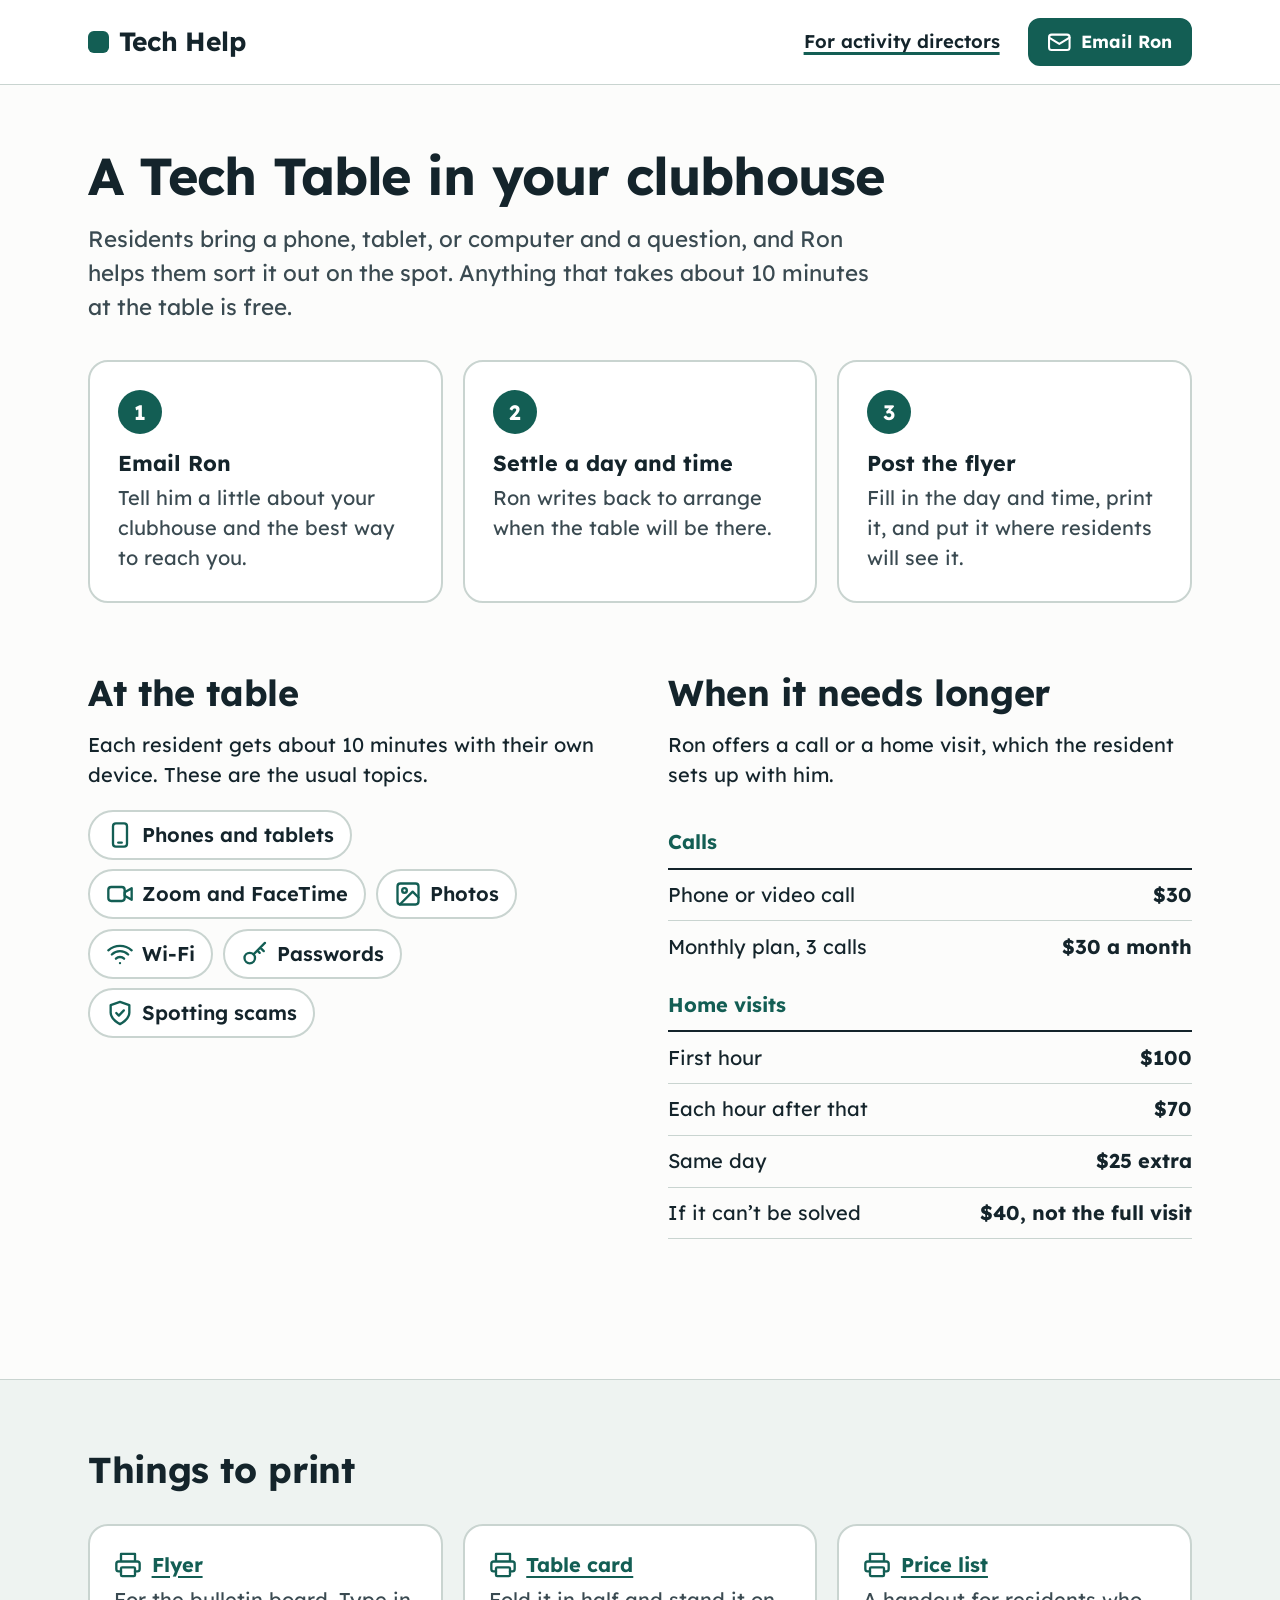
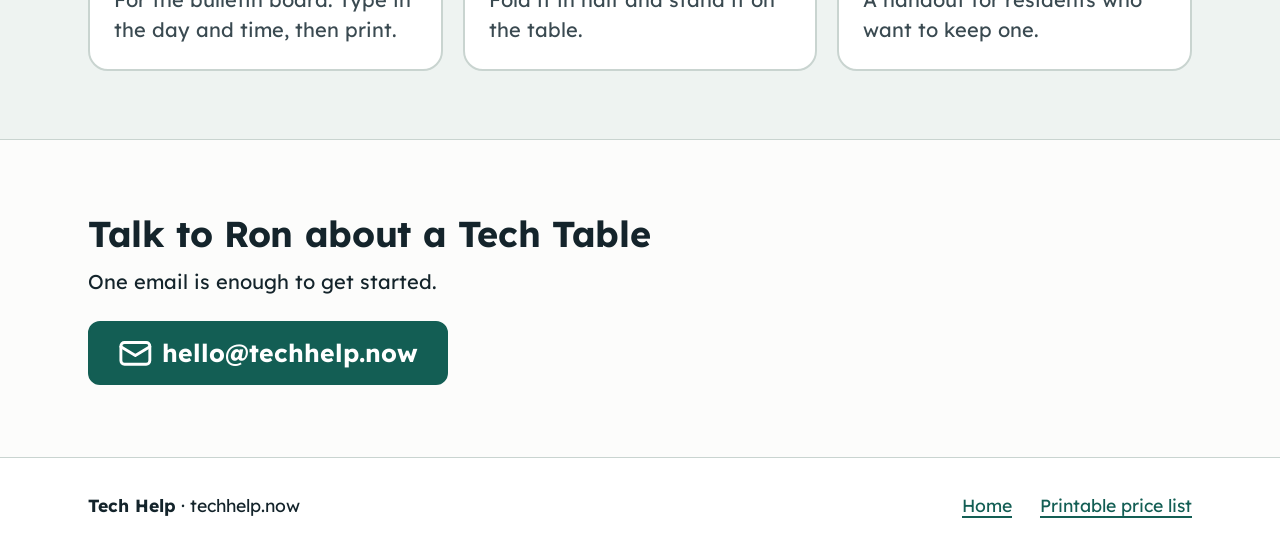
==== directors/index.html @ 43e931d7 "Rebuild techhelp.now from scratch around the three ways to get help New home page leads with the Tec" ====
<!DOCTYPE html>
<html lang="en">
<head>
  <meta charset="utf-8">
  <meta name="viewport" content="width=device-width, initial-scale=1">
  <title>Tech Help · A Tech Table in your clubhouse</title>
  <meta name="description" content="The Tech Table is a free table in the clubhouse where residents bring a phone, tablet, or computer and a question. For activity directors: how it starts and what to print.">
  <meta property="og:title" content="A Tech Table in your clubhouse">
  <meta property="og:description" content="Residents bring a device and a question. Anything that takes about 10 minutes is free.">
  <meta property="og:type" content="website">
  <meta property="og:url" content="https://techhelp.now/directors/">
  <meta name="theme-color" content="#135e54">
  <link rel="icon" href="../assets/favicon.svg" type="image/svg+xml">
  <link rel="preconnect" href="https://fonts.googleapis.com">
  <link rel="preconnect" href="https://fonts.gstatic.com" crossorigin>
  <link rel="stylesheet" href="https://fonts.googleapis.com/css2?family=Lexend:wght@400;600;700&display=swap">
  <link rel="stylesheet" href="../assets/site.css">
</head>
<body>
  <a class="skip" href="#start">Skip to how it starts</a>

  <header class="bar">
    <div class="wrap bar-inner">
      <a class="wordmark" href="../" aria-label="Tech Help, home">Tech Help</a>
      <nav class="bar-nav" aria-label="Main">
        <a href="./" aria-current="page">For activity directors</a>
        <a class="btn btn-small" href="#talk">
          <svg class="icon" aria-hidden="true"><use href="../assets/icons.svg#mail"/></svg>
          Email Ron
        </a>
      </nav>
    </div>
  </header>

  <main>
    <section class="page-head wrap" aria-labelledby="page-title">
      <h1 id="page-title">A Tech Table in your clubhouse</h1>
      <p class="lede">Residents bring a phone, tablet, or computer and a question, and Ron helps them sort it out on the spot. Anything that takes about 10 minutes at the table is free.</p>
    </section>

    <section id="start" class="wrap" aria-labelledby="start-title">
      <h2 id="start-title" class="visually-hidden">How it starts</h2>
      <ol class="steps">
        <li>
          <h2>Email Ron</h2>
          <p>Tell him a little about your clubhouse and the best way to reach you.</p>
        </li>
        <li>
          <h2>Settle a day and time</h2>
          <p>Ron writes back to arrange when the table will be there.</p>
        </li>
        <li>
          <h2>Post the flyer</h2>
          <p>Fill in the day and time, print it, and put it where residents will see it.</p>
        </li>
      </ol>
    </section>

    <section class="split wrap">
      <div>
        <h2 class="section-title">At the table</h2>
        <p>Each resident gets about 10 minutes with their own device. These are the usual topics.</p>
        <ul class="topic-list" aria-label="What residents bring">
          <li><svg class="icon" aria-hidden="true"><use href="../assets/icons.svg#phone"/></svg>Phones and tablets</li>
          <li><svg class="icon" aria-hidden="true"><use href="../assets/icons.svg#video"/></svg>Zoom and FaceTime</li>
          <li><svg class="icon" aria-hidden="true"><use href="../assets/icons.svg#photo"/></svg>Photos</li>
          <li><svg class="icon" aria-hidden="true"><use href="../assets/icons.svg#wifi"/></svg>Wi‑Fi</li>
          <li><svg class="icon" aria-hidden="true"><use href="../assets/icons.svg#key"/></svg>Passwords</li>
          <li><svg class="icon" aria-hidden="true"><use href="../assets/icons.svg#shield"/></svg>Spotting scams</li>
        </ul>
      </div>
      <div>
        <h2 class="section-title">When it needs longer</h2>
        <p>Ron offers a call or a home visit, which the resident sets up with him.</p>
        <ul class="fee-list">
          <li class="group">Calls</li>
          <li><span>Phone or video call</span> <b>$30</b></li>
          <li><span>Monthly plan, 3 calls</span> <b>$30 a month</b></li>
          <li class="group">Home visits</li>
          <li><span>First hour</span> <b>$100</b></li>
          <li><span>Each hour after that</span> <b>$70</b></li>
          <li><span>Same day</span> <b>$25 extra</b></li>
          <li><span>If it can’t be solved</span> <b>$40, not the full visit</b></li>
        </ul>
      </div>
    </section>

    <section class="topics" aria-labelledby="sheets-title">
      <div class="wrap">
        <h2 id="sheets-title">Things to print</h2>
        <ul class="sheets">
          <li>
            <a href="../print/flyer.html">
              <b><svg class="icon" aria-hidden="true"><use href="../assets/icons.svg#print"/></svg>Flyer</b>
              <span>For the bulletin board. Type in the day and time, then print.</span>
            </a>
          </li>
          <li>
            <a href="../print/tent-card.html">
              <b><svg class="icon" aria-hidden="true"><use href="../assets/icons.svg#print"/></svg>Table card</b>
              <span>Fold it in half and stand it on the table.</span>
            </a>
          </li>
          <li>
            <a href="../print/prices.html">
              <b><svg class="icon" aria-hidden="true"><use href="../assets/icons.svg#print"/></svg>Price list</b>
              <span>A handout for residents who want to keep one.</span>
            </a>
          </li>
        </ul>
      </div>
    </section>

    <section id="talk" class="cta-band wrap" aria-labelledby="talk-title">
      <h2 id="talk-title" class="section-title">Talk to Ron about a Tech Table</h2>
      <p>One email is enough to get started.</p>
      <a class="btn btn-big" href="mailto:hello@techhelp.now?subject=A%20Tech%20Table%20in%20our%20clubhouse">
        <svg class="icon" aria-hidden="true"><use href="../assets/icons.svg#mail"/></svg>
        hello@techhelp.now
      </a>
    </section>
  </main>

  <footer class="foot">
    <div class="wrap foot-inner">
      <p><b>Tech Help</b> · techhelp.now</p>
      <ul class="foot-links">
        <li><a href="../">Home</a></li>
        <li><a href="../print/prices.html">Printable price list</a></li>
      </ul>
    </div>
  </footer>
</body>
</html>
---- assets/site.css ----
/* Tech Help — shared tokens and the web pages. Print sheets load this file too, then print/print.css. */

:root {
  --ink: #14242b;
  --ink-2: #3a4a51;
  --line: #c9d4d0;
  --paper: #fcfcfb;
  --white: #ffffff;
  --wash: #eef3f1;
  --tint: #e2eee9;
  --accent: #135e54;
  --accent-dark: #0c433c;
  --radius: 1.25rem;
  --font: "Lexend", Verdana, system-ui, sans-serif;
}

*, *::before, *::after { box-sizing: border-box; }

html { -webkit-text-size-adjust: 100%; }

body {
  margin: 0;
  background: var(--paper);
  color: var(--ink);
  font-family: var(--font);
  font-size: 1.25rem;
  line-height: 1.5;
}

h1, h2, h3, p, ul, ol { margin: 0; }
ul, ol { padding: 0; list-style: none; }

h1, h2, h3 { line-height: 1.2; font-weight: 700; }

a { color: var(--accent); text-decoration-thickness: 2px; text-underline-offset: 0.2em; }
a:hover { color: var(--accent-dark); }

:focus-visible {
  outline: 3px solid var(--ink);
  outline-offset: 3px;
  border-radius: 0.4rem;
}

.wrap {
  width: 100%;
  max-width: 74rem;
  margin-inline: auto;
  padding-inline: clamp(1.25rem, 4vw, 2.5rem);
}

.skip {
  position: absolute;
  left: 1rem;
  top: -10rem;
  padding: 0.75rem 1rem;
  background: var(--ink);
  color: var(--white);
  z-index: 10;
}
.skip:focus { top: 1rem; }

.visually-hidden {
  position: absolute;
  width: 1px;
  height: 1px;
  overflow: hidden;
  clip: rect(0 0 0 0);
  white-space: nowrap;
}

.icon {
  width: 1.4em;
  height: 1.4em;
  flex-shrink: 0;
  fill: none;
  stroke: currentColor;
  stroke-width: 2;
  stroke-linecap: round;
  stroke-linejoin: round;
}
.icon-lg { width: 2.5rem; height: 2.5rem; color: var(--accent); }

/* Buttons */

.btn {
  display: inline-flex;
  align-items: center;
  justify-content: center;
  gap: 0.6rem;
  min-height: 3.5rem;
  padding: 0.5rem 1.5rem;
  border: 2px solid var(--accent);
  border-radius: 0.75rem;
  background: var(--accent);
  color: var(--white);
  font-weight: 700;
  font-size: 1.2rem;
  line-height: 1.2;
  text-decoration: none;
  transition: background-color 0.15s, border-color 0.15s;
}
.btn:hover { background: var(--accent-dark); border-color: var(--accent-dark); color: var(--white); }
.btn-small { min-height: 3rem; padding-inline: 1.1rem; font-size: 1.1rem; }
.btn-quiet { background: var(--white); color: var(--accent); }
.btn-quiet:hover { background: var(--tint); color: var(--accent-dark); }
.btn-big { min-height: 4rem; padding-inline: 1.75rem; font-size: clamp(1.25rem, 1rem + 1vw, 1.55rem); }

/* Top bar */

.bar { background: var(--white); border-bottom: 1px solid var(--line); }
.bar-inner {
  display: flex;
  align-items: center;
  justify-content: space-between;
  gap: 1rem;
  min-height: 5.25rem;
}
.wordmark {
  display: inline-flex;
  align-items: center;
  gap: 0.6rem;
  color: var(--ink);
  font-size: 1.65rem;
  font-weight: 700;
  letter-spacing: -0.01em;
  text-decoration: none;
}
.wordmark::before {
  content: "";
  width: 0.8em;
  height: 0.8em;
  border-radius: 0.22em;
  background: var(--accent);
}
.wordmark:hover { color: var(--ink); }
.bar-nav { display: flex; align-items: center; gap: 1.75rem; font-size: 1.15rem; font-weight: 600; }
.bar-nav a:not(.btn) { color: var(--ink); }
.bar-nav a[aria-current="page"] { text-decoration-color: var(--accent); text-decoration-thickness: 3px; }

/* Home: intro */

.intro { padding-block: clamp(2.25rem, 5vw, 3.75rem) clamp(1.75rem, 3vw, 2.5rem); }
.intro h1 {
  max-width: 24ch;
  font-size: clamp(2rem, 1.4rem + 2.3vw, 3.1rem);
  letter-spacing: -0.02em;
  text-wrap: balance;
}
.lede { max-width: 40em; margin-top: 1rem; color: var(--ink-2); font-size: clamp(1.25rem, 1.1rem + 0.5vw, 1.4rem); }

/* Home: the three ways */

.board {
  display: grid;
  grid-template-columns: 1fr 1fr 1.3fr;
  border: 2px solid var(--line);
  border-radius: var(--radius);
  overflow: hidden;
  background: var(--white);
}
.way {
  display: flex;
  flex-direction: column;
  padding: 2rem 2rem 2.25rem;
}
.way + .way { border-left: 2px solid var(--line); }
.way-free { background: var(--tint); }
.way-head { display: flex; align-items: center; gap: 0.8rem; }
.way-head h2 { font-size: 1.4rem; }
.price {
  margin-top: 1.5rem;
  font-size: clamp(3rem, 2.4rem + 2vw, 3.75rem);
  font-weight: 700;
  line-height: 1;
  letter-spacing: -0.02em;
  font-variant-numeric: lining-nums;
}
.way-free .price { color: var(--accent); }
.price-note { margin-top: 0.45rem; font-weight: 700; color: var(--ink-2); }
.way > p:not(.price):not(.price-note) { margin-top: 1.25rem; }
.terms { margin-top: 1.25rem; }
.terms li {
  display: flex;
  justify-content: space-between;
  gap: 1rem;
  padding-block: 0.6rem;
  border-top: 1px solid var(--line);
}
.terms li:last-child { border-bottom: 1px solid var(--line); }
.terms b { white-space: nowrap; }
.way-btn { margin-top: auto; }
.way > :nth-last-child(2) { margin-bottom: 1.75rem; }
.way-foot {
  margin-top: auto !important;
  padding-top: 1rem;
  border-top: 2px solid rgba(19, 94, 84, 0.25);
  font-weight: 700;
}

.plan {
  display: grid;
  grid-template-columns: auto 1fr auto;
  align-items: center;
  gap: 1.25rem 1.5rem;
  margin-top: 1.25rem;
  padding: 1.5rem 2rem;
  border: 2px solid var(--line);
  border-radius: var(--radius);
  background: var(--white);
}
.plan h2 { font-size: 1.4rem; }
.plan-price { margin-left: 0.4rem; color: var(--accent); font-weight: 700; white-space: nowrap; }
.plan p { color: var(--ink-2); }

/* Home: topics */

.topics {
  margin-top: clamp(3rem, 6vw, 4.5rem);
  padding-block: clamp(3rem, 6vw, 4.25rem);
  background: var(--wash);
  border-block: 1px solid var(--line);
}
.topics h2, .reach h2, .section-title { font-size: clamp(1.7rem, 1.3rem + 1.3vw, 2.25rem); letter-spacing: -0.01em; }
.topic-grid {
  display: grid;
  grid-template-columns: repeat(3, 1fr);
  gap: 2.25rem 2.5rem;
  margin-top: 2.25rem;
}
.topic-grid h3 { margin-top: 0.75rem; font-size: 1.3rem; }
.topic-grid p { margin-top: 0.3rem; color: var(--ink-2); }

/* Home: contact and paying */

.reach {
  display: grid;
  grid-template-columns: 1.7fr 1fr;
  gap: 2.5rem 3.5rem;
  align-items: start;
  padding-block: clamp(3rem, 6vw, 4.5rem);
}
.reach-main p { max-width: 32em; margin-top: 0.75rem; }
.reach-main .btn { margin-top: 1.5rem; }
.reach-pay { padding-left: 2.5rem; border-left: 2px solid var(--line); }
.reach-pay h3 { margin-top: 0.6rem; font-size: 1.3rem; }
.reach-pay p { margin-top: 0.3rem; }

/* Footer */

.foot { background: var(--white); border-top: 1px solid var(--line); font-size: 1.1rem; }
.foot-inner {
  display: flex;
  flex-wrap: wrap;
  justify-content: space-between;
  align-items: center;
  gap: 0.5rem 2rem;
  padding-block: 1.5rem;
}
.foot-links { display: flex; flex-wrap: wrap; gap: 0.25rem 1.75rem; }
.foot-links a { display: inline-block; padding-block: 0.6rem; }

/* Directors page */

.page-head { padding-block: clamp(2.25rem, 5vw, 3.75rem) clamp(1.5rem, 3vw, 2.25rem); }
.page-head h1 { font-size: clamp(2.1rem, 1.5rem + 2.4vw, 3.25rem); letter-spacing: -0.015em; }
.page-head .lede { max-width: 36em; }

.steps {
  display: grid;
  grid-template-columns: repeat(3, 1fr);
  gap: 1.25rem;
  counter-reset: step;
}
.steps li {
  counter-increment: step;
  padding: 1.75rem;
  border: 2px solid var(--line);
  border-radius: var(--radius);
  background: var(--white);
}
.steps li::before {
  content: counter(step);
  display: grid;
  place-items: center;
  width: 2.75rem;
  height: 2.75rem;
  border-radius: 50%;
  background: var(--accent);
  color: var(--white);
  font-weight: 700;
  font-size: 1.3rem;
}
.steps h2 { margin-top: 1rem; font-size: 1.35rem; }
.steps p { margin-top: 0.4rem; color: var(--ink-2); }

.split {
  display: grid;
  grid-template-columns: 1fr 1fr;
  gap: 2.5rem 3.5rem;
  padding-block: clamp(3rem, 6vw, 4.25rem);
}
.split p { margin-top: 0.75rem; }
.split .section-title + p { margin-top: 1rem; }

.fee-list { margin-top: 1.25rem; }
.fee-list li {
  display: flex;
  justify-content: space-between;
  gap: 1rem;
  padding-block: 0.65rem;
  border-top: 1px solid var(--line);
}
.fee-list li:last-child { border-bottom: 1px solid var(--line); }
.fee-list b { text-align: right; }
.fee-list .group { padding-top: 1.1rem; border-top: 0; color: var(--accent); font-weight: 700; }
.fee-list .group + li { border-top: 2px solid var(--ink); }

.topic-list { display: flex; flex-wrap: wrap; gap: 0.6rem; margin-top: 1.25rem; }
.topic-list li {
  display: inline-flex;
  align-items: center;
  gap: 0.5rem;
  padding: 0.5rem 1rem;
  border: 2px solid var(--line);
  border-radius: 999px;
  background: var(--white);
  font-weight: 600;
}
.topic-list .icon { color: var(--accent); }

.sheets { display: grid; grid-template-columns: repeat(3, 1fr); gap: 1.25rem; margin-top: 2rem; }
.sheets a {
  display: flex;
  flex-direction: column;
  gap: 0.35rem;
  min-height: 100%;
  padding: 1.5rem;
  border: 2px solid var(--line);
  border-radius: var(--radius);
  background: var(--white);
  color: var(--ink);
  text-decoration: none;
}
.sheets a:hover { border-color: var(--accent); }
.sheets b { display: flex; align-items: center; gap: 0.6rem; color: var(--accent); font-size: 1.25rem; text-decoration: underline; text-decoration-thickness: 2px; text-underline-offset: 0.2em; }
.sheets span { color: var(--ink-2); }

.cta-band { padding-block: clamp(3rem, 6vw, 4.5rem); }
.cta-band p { max-width: 32em; margin-top: 0.75rem; }
.cta-band .btn { margin-top: 1.5rem; }

/* Narrow screens */

@media (max-width: 60rem) {
  .board { grid-template-columns: 1fr; }
  .way + .way { border-left: 0; border-top: 2px solid var(--line); }
  .topic-grid { grid-template-columns: repeat(2, 1fr); }
  .reach, .split { grid-template-columns: 1fr; }
  .reach-pay { padding-left: 0; padding-top: 2rem; border-left: 0; border-top: 2px solid var(--line); }
  .steps, .sheets { grid-template-columns: 1fr; }
}

@media (max-width: 40rem) {
  body { font-size: 1.1875rem; }
  .bar-inner { min-height: 4.5rem; }
  .wordmark { font-size: 1.45rem; }
  .bar-nav a:not(.btn) { display: none; }
  .way { padding: 1.6rem 1.35rem 1.75rem; }
  .way-btn { width: 100%; }
  .plan { grid-template-columns: auto 1fr; padding: 1.4rem 1.35rem; }
  .plan .btn { grid-column: 1 / -1; }
  .plan-price { display: block; margin: 0.2rem 0 0; }
  .topic-grid { grid-template-columns: 1fr; gap: 1.5rem; }
  .topic-grid li { display: grid; grid-template-columns: auto 1fr; column-gap: 1rem; }
  .topic-grid li .icon { grid-row: span 2; }
  .topic-grid h3 { margin-top: 0.2rem; }
  .reach-main .btn, .cta-band .btn { width: 100%; }
  .foot-inner { flex-direction: column; align-items: flex-start; }
}
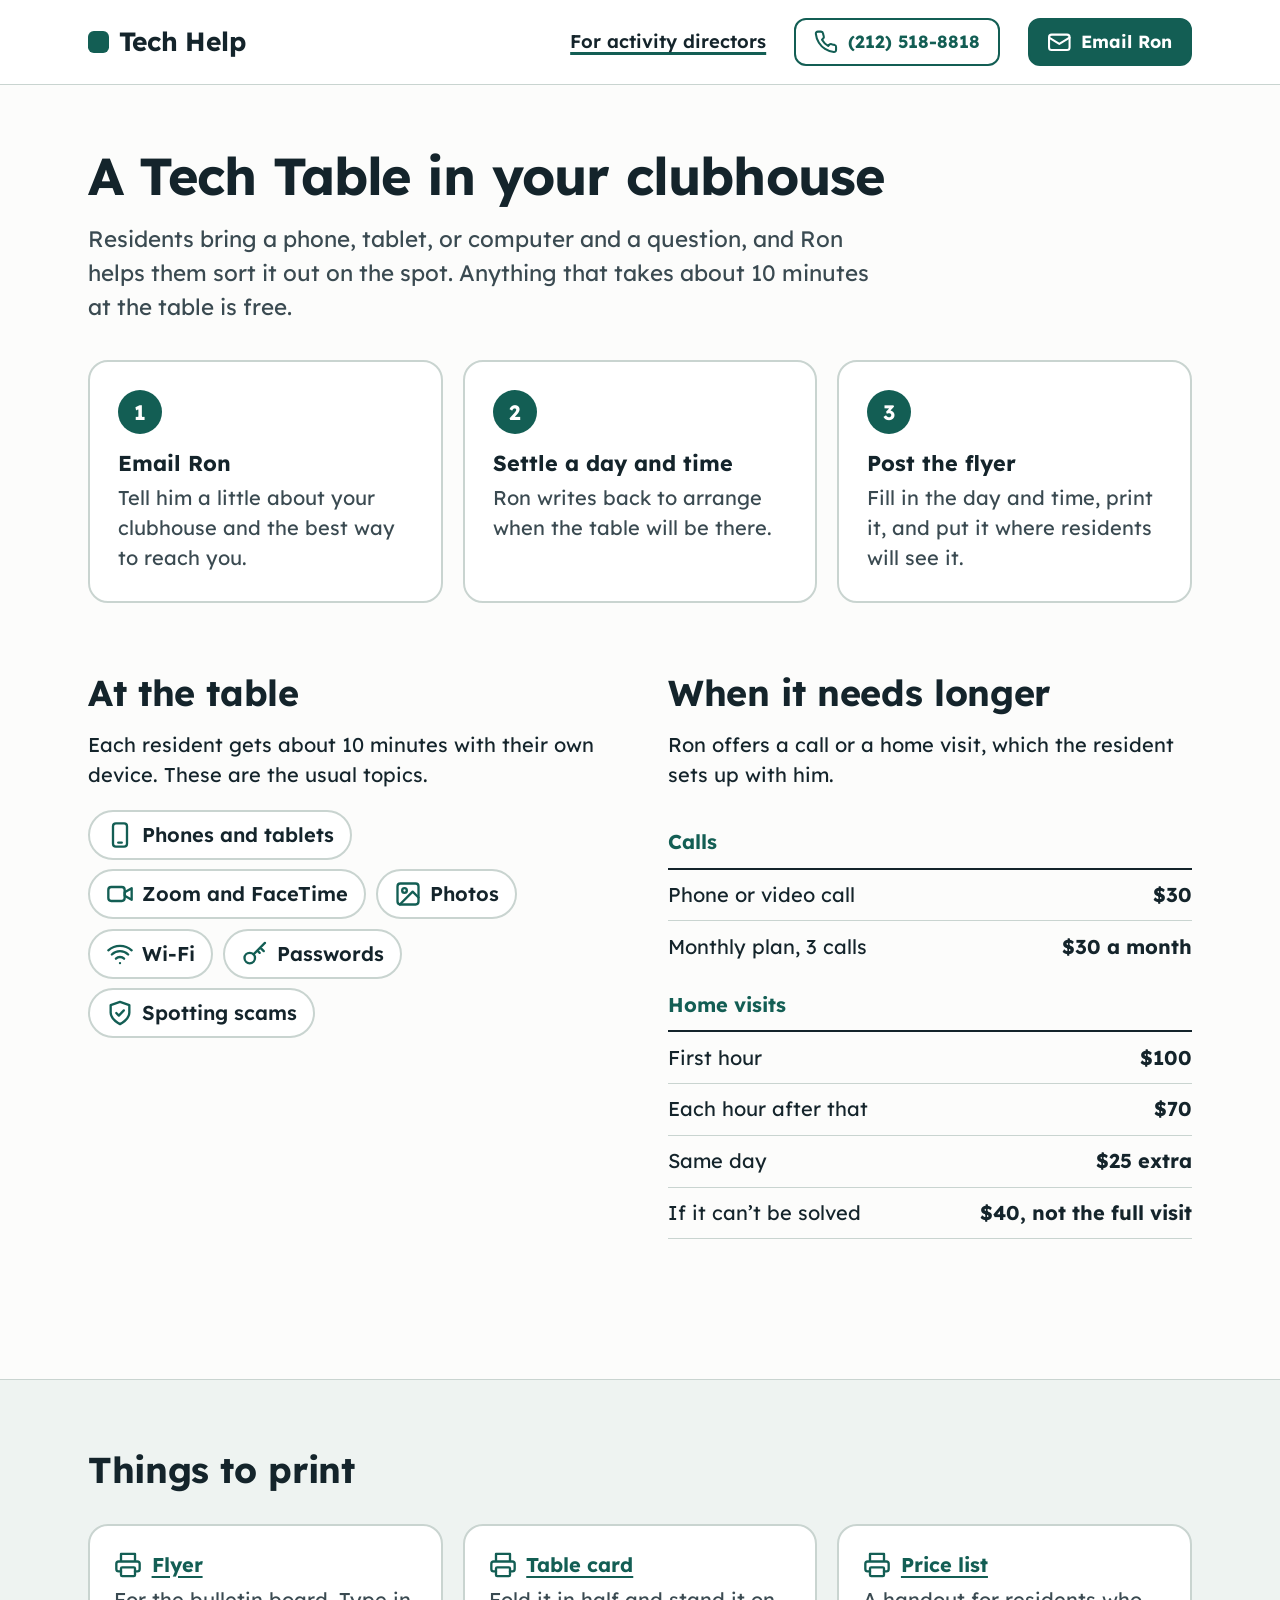
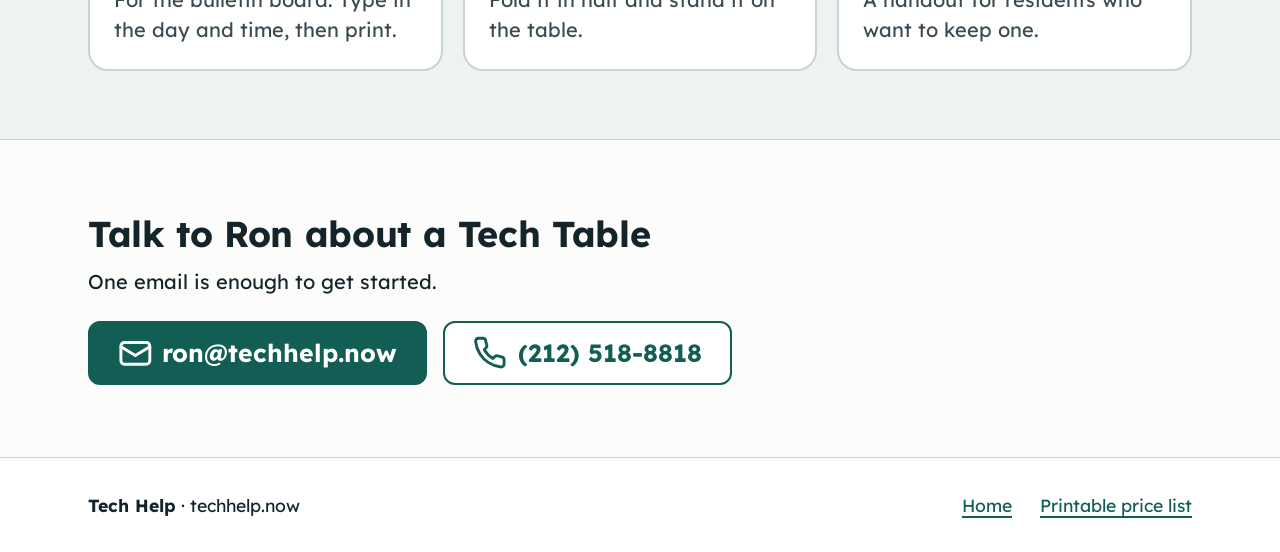
==== commit 1b654967: "Add Ron phone and ron@techhelp.now contact details Replace hello@ with ron@ across pages, print shee" ====
--- a/directors/index.html
+++ b/directors/index.html
@@ -24,6 +24,10 @@
       <a class="wordmark" href="../" aria-label="Tech Help, home">Tech Help</a>
       <nav class="bar-nav" aria-label="Main">
         <a href="./" aria-current="page">For activity directors</a>
+        <a class="btn btn-small btn-quiet" href="tel:+12125188818">
+          <svg class="icon" aria-hidden="true"><use href="../assets/icons.svg#call"/></svg>
+          (212) 518-8818
+        </a>
         <a class="btn btn-small" href="#talk">
           <svg class="icon" aria-hidden="true"><use href="../assets/icons.svg#mail"/></svg>
           Email Ron
@@ -114,10 +118,16 @@
     <section id="talk" class="cta-band wrap" aria-labelledby="talk-title">
       <h2 id="talk-title" class="section-title">Talk to Ron about a Tech Table</h2>
       <p>One email is enough to get started.</p>
-      <a class="btn btn-big" href="mailto:hello@techhelp.now?subject=A%20Tech%20Table%20in%20our%20clubhouse">
-        <svg class="icon" aria-hidden="true"><use href="../assets/icons.svg#mail"/></svg>
-        hello@techhelp.now
-      </a>
+      <div class="cta-actions">
+        <a class="btn btn-big" href="mailto:ron@techhelp.now?subject=A%20Tech%20Table%20in%20our%20clubhouse">
+          <svg class="icon" aria-hidden="true"><use href="../assets/icons.svg#mail"/></svg>
+          ron@techhelp.now
+        </a>
+        <a class="btn btn-big btn-quiet" href="tel:+12125188818">
+          <svg class="icon" aria-hidden="true"><use href="../assets/icons.svg#call"/></svg>
+          (212) 518-8818
+        </a>
+      </div>
     </section>
   </main>
 
--- a/assets/site.css
+++ b/assets/site.css
@@ -119,6 +119,7 @@
   display: inline-flex;
   align-items: center;
   gap: 0.6rem;
+  min-height: 3rem;
   color: var(--ink);
   font-size: 1.65rem;
   font-weight: 700;
@@ -134,7 +135,7 @@
 }
 .wordmark:hover { color: var(--ink); }
 .bar-nav { display: flex; align-items: center; gap: 1.75rem; font-size: 1.15rem; font-weight: 600; }
-.bar-nav a:not(.btn) { color: var(--ink); }
+.bar-nav a:not(.btn) { display: inline-flex; align-items: center; min-height: 3rem; color: var(--ink); }
 .bar-nav a[aria-current="page"] { text-decoration-color: var(--accent); text-decoration-thickness: 3px; }
 
 /* Home: intro */
@@ -240,7 +241,13 @@
   padding-block: clamp(3rem, 6vw, 4.5rem);
 }
 .reach-main p { max-width: 32em; margin-top: 0.75rem; }
-.reach-main .btn { margin-top: 1.5rem; }
+.reach-actions, .cta-actions {
+  display: flex;
+  flex-wrap: wrap;
+  gap: 1rem;
+  margin-top: 1.5rem;
+}
+.reach-actions .btn, .cta-actions .btn { margin-top: 0; }
 .reach-pay { padding-left: 2.5rem; border-left: 2px solid var(--line); }
 .reach-pay h3 { margin-top: 0.6rem; font-size: 1.3rem; }
 .reach-pay p { margin-top: 0.3rem; }
@@ -347,7 +354,6 @@
 
 .cta-band { padding-block: clamp(3rem, 6vw, 4.5rem); }
 .cta-band p { max-width: 32em; margin-top: 0.75rem; }
-.cta-band .btn { margin-top: 1.5rem; }
 
 /* Narrow screens */
 
@@ -374,6 +380,7 @@
   .topic-grid li { display: grid; grid-template-columns: auto 1fr; column-gap: 1rem; }
   .topic-grid li .icon { grid-row: span 2; }
   .topic-grid h3 { margin-top: 0.2rem; }
-  .reach-main .btn, .cta-band .btn { width: 100%; }
+  .reach-actions .btn, .cta-actions .btn { width: 100%; }
+  .bar-nav { flex-wrap: wrap; justify-content: flex-end; gap: 0.65rem; }
   .foot-inner { flex-direction: column; align-items: flex-start; }
 }
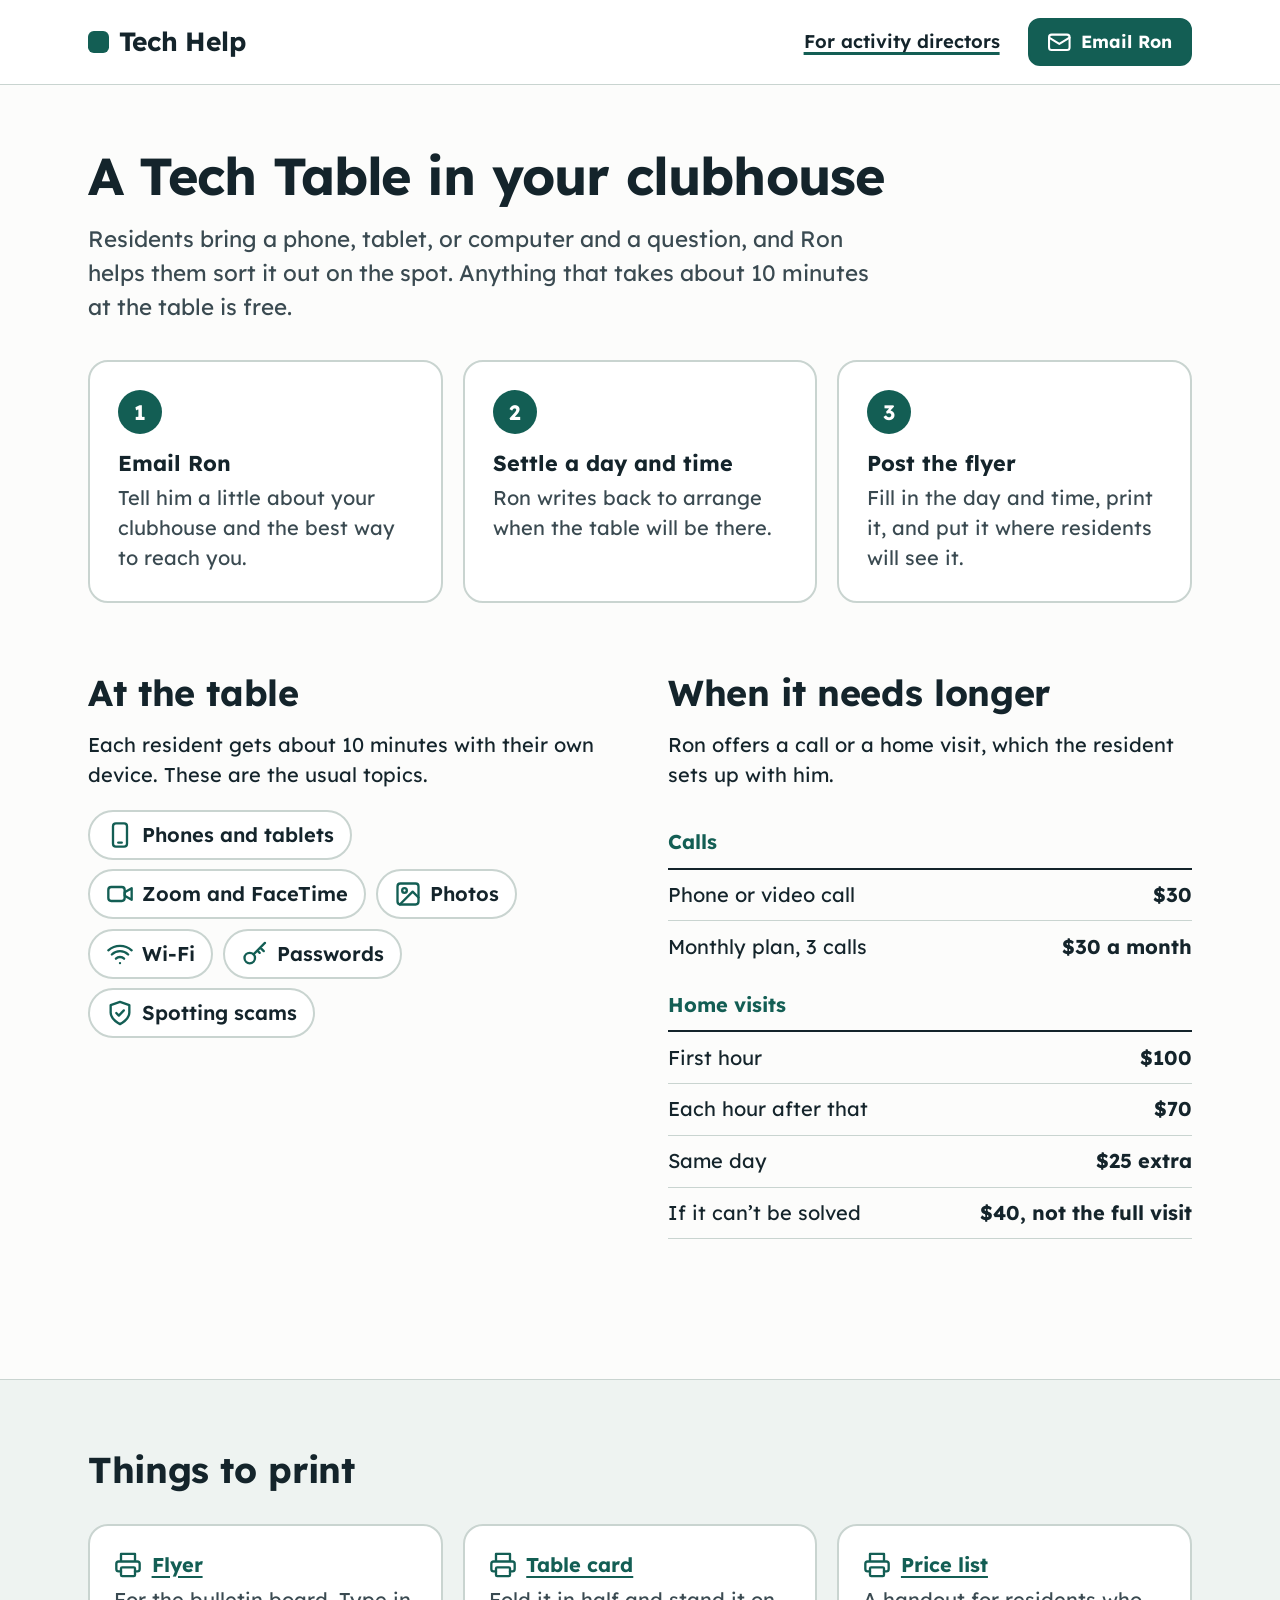
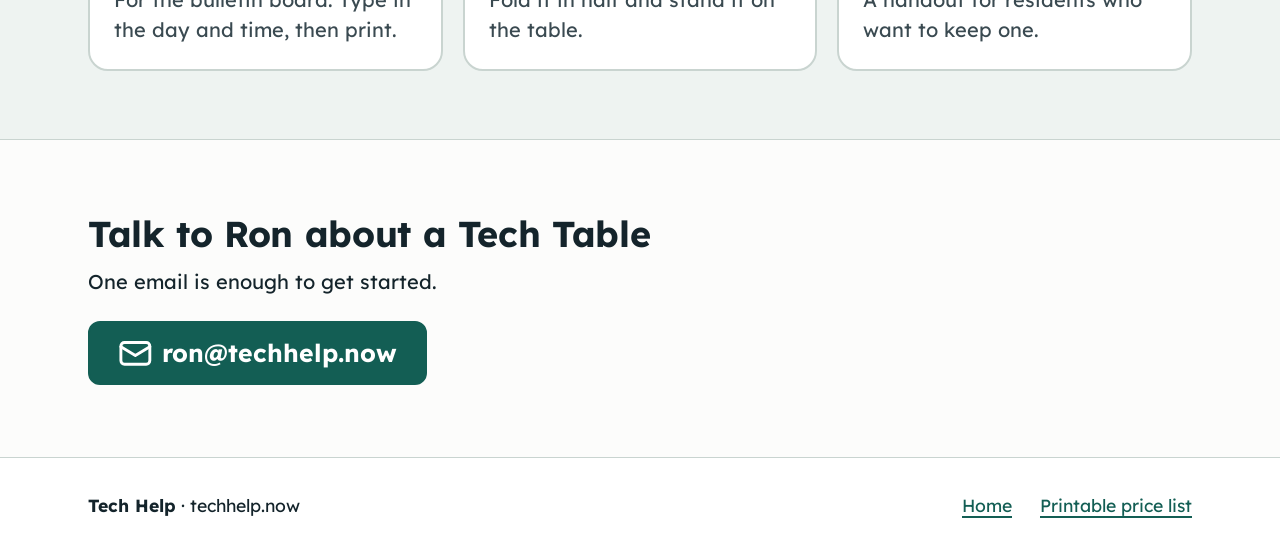
==== commit 3f08b7ab: "Drop phone number; keep ron@ email only on web Print sheets use an editable Phone blank again. Retel" ====
--- a/directors/index.html
+++ b/directors/index.html
@@ -24,10 +24,6 @@
       <a class="wordmark" href="../" aria-label="Tech Help, home">Tech Help</a>
       <nav class="bar-nav" aria-label="Main">
         <a href="./" aria-current="page">For activity directors</a>
-        <a class="btn btn-small btn-quiet" href="tel:+12125188818">
-          <svg class="icon" aria-hidden="true"><use href="../assets/icons.svg#call"/></svg>
-          (212) 518-8818
-        </a>
         <a class="btn btn-small" href="#talk">
           <svg class="icon" aria-hidden="true"><use href="../assets/icons.svg#mail"/></svg>
           Email Ron
@@ -118,16 +114,10 @@
     <section id="talk" class="cta-band wrap" aria-labelledby="talk-title">
       <h2 id="talk-title" class="section-title">Talk to Ron about a Tech Table</h2>
       <p>One email is enough to get started.</p>
-      <div class="cta-actions">
-        <a class="btn btn-big" href="mailto:ron@techhelp.now?subject=A%20Tech%20Table%20in%20our%20clubhouse">
-          <svg class="icon" aria-hidden="true"><use href="../assets/icons.svg#mail"/></svg>
-          ron@techhelp.now
-        </a>
-        <a class="btn btn-big btn-quiet" href="tel:+12125188818">
-          <svg class="icon" aria-hidden="true"><use href="../assets/icons.svg#call"/></svg>
-          (212) 518-8818
-        </a>
-      </div>
+      <a class="btn btn-big" href="mailto:ron@techhelp.now?subject=A%20Tech%20Table%20in%20our%20clubhouse">
+        <svg class="icon" aria-hidden="true"><use href="../assets/icons.svg#mail"/></svg>
+        ron@techhelp.now
+      </a>
     </section>
   </main>
 
--- a/assets/site.css
+++ b/assets/site.css
@@ -241,13 +241,7 @@
   padding-block: clamp(3rem, 6vw, 4.5rem);
 }
 .reach-main p { max-width: 32em; margin-top: 0.75rem; }
-.reach-actions, .cta-actions {
-  display: flex;
-  flex-wrap: wrap;
-  gap: 1rem;
-  margin-top: 1.5rem;
-}
-.reach-actions .btn, .cta-actions .btn { margin-top: 0; }
+.reach-main .btn { margin-top: 1.5rem; }
 .reach-pay { padding-left: 2.5rem; border-left: 2px solid var(--line); }
 .reach-pay h3 { margin-top: 0.6rem; font-size: 1.3rem; }
 .reach-pay p { margin-top: 0.3rem; }
@@ -354,6 +348,7 @@
 
 .cta-band { padding-block: clamp(3rem, 6vw, 4.5rem); }
 .cta-band p { max-width: 32em; margin-top: 0.75rem; }
+.cta-band .btn { margin-top: 1.5rem; }
 
 /* Narrow screens */
 
@@ -380,7 +375,6 @@
   .topic-grid li { display: grid; grid-template-columns: auto 1fr; column-gap: 1rem; }
   .topic-grid li .icon { grid-row: span 2; }
   .topic-grid h3 { margin-top: 0.2rem; }
-  .reach-actions .btn, .cta-actions .btn { width: 100%; }
-  .bar-nav { flex-wrap: wrap; justify-content: flex-end; gap: 0.65rem; }
+  .reach-main .btn, .cta-band .btn { width: 100%; }
   .foot-inner { flex-direction: column; align-items: flex-start; }
 }
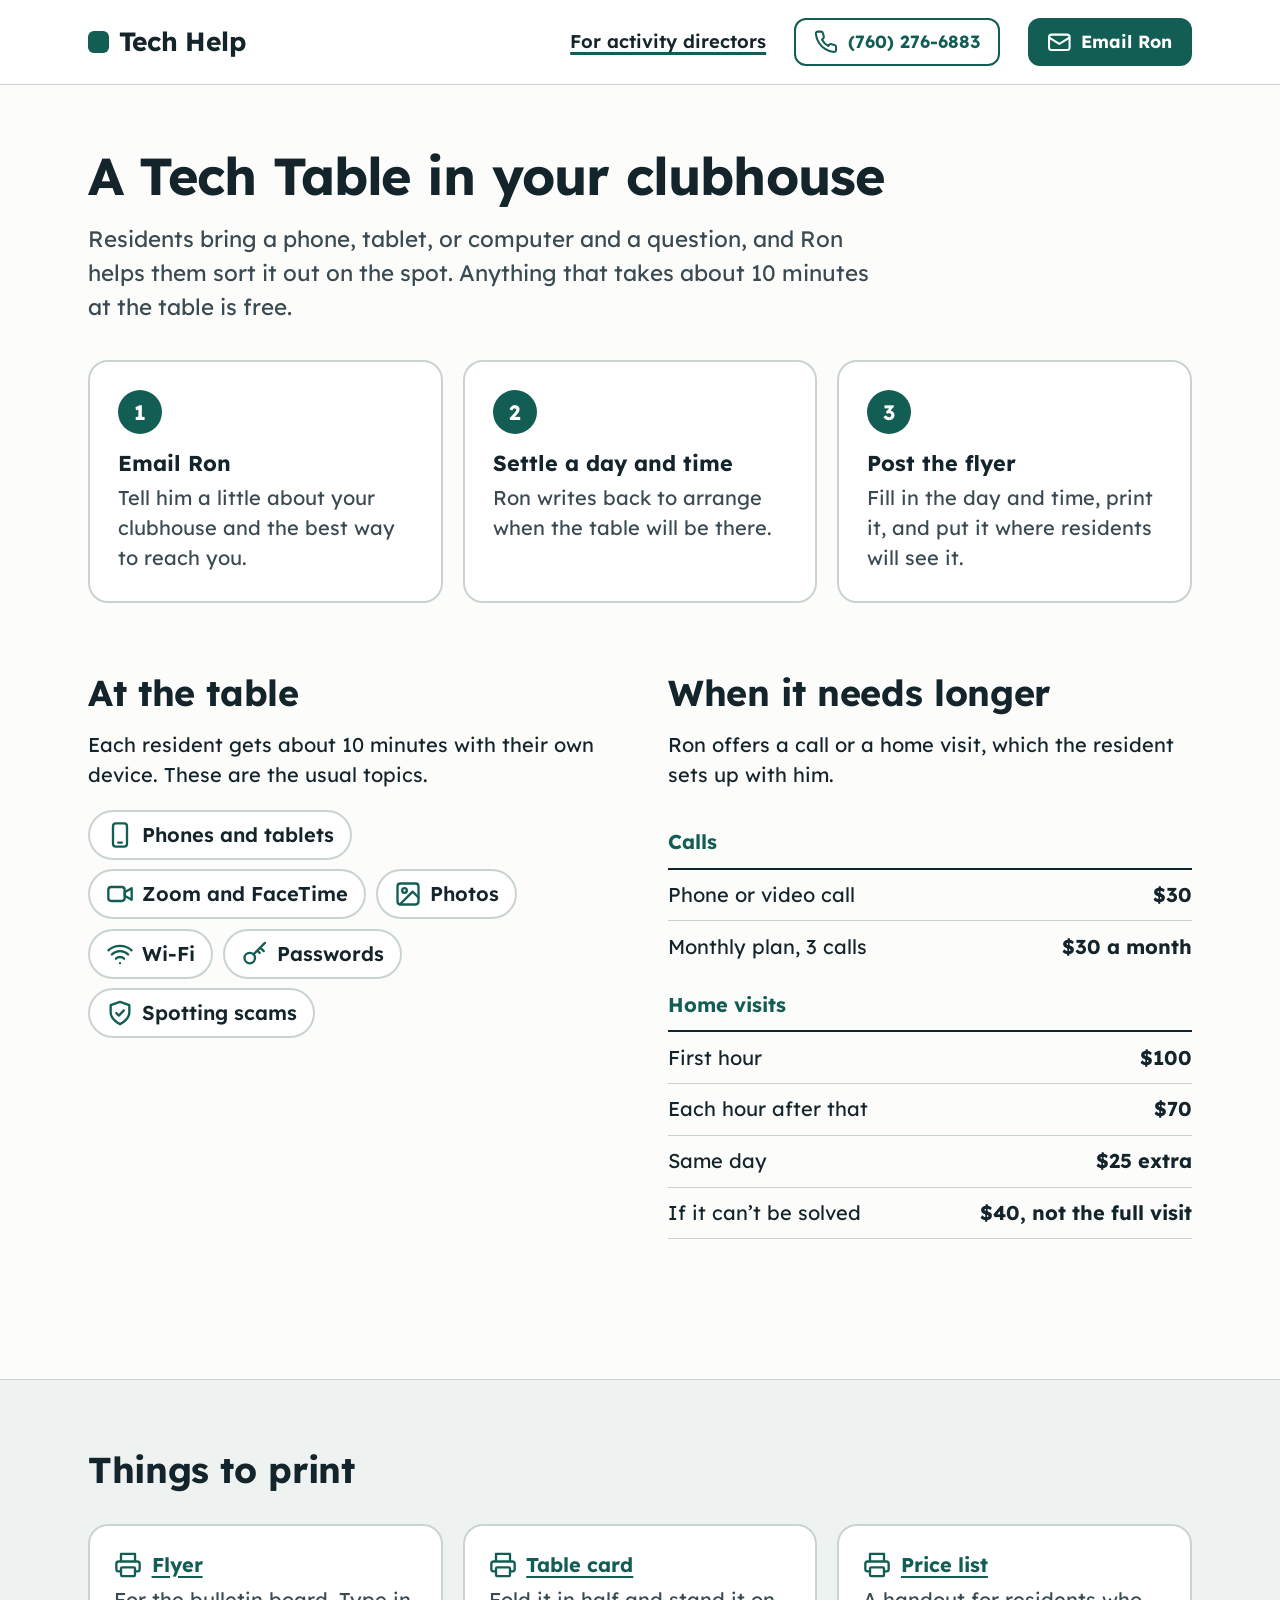
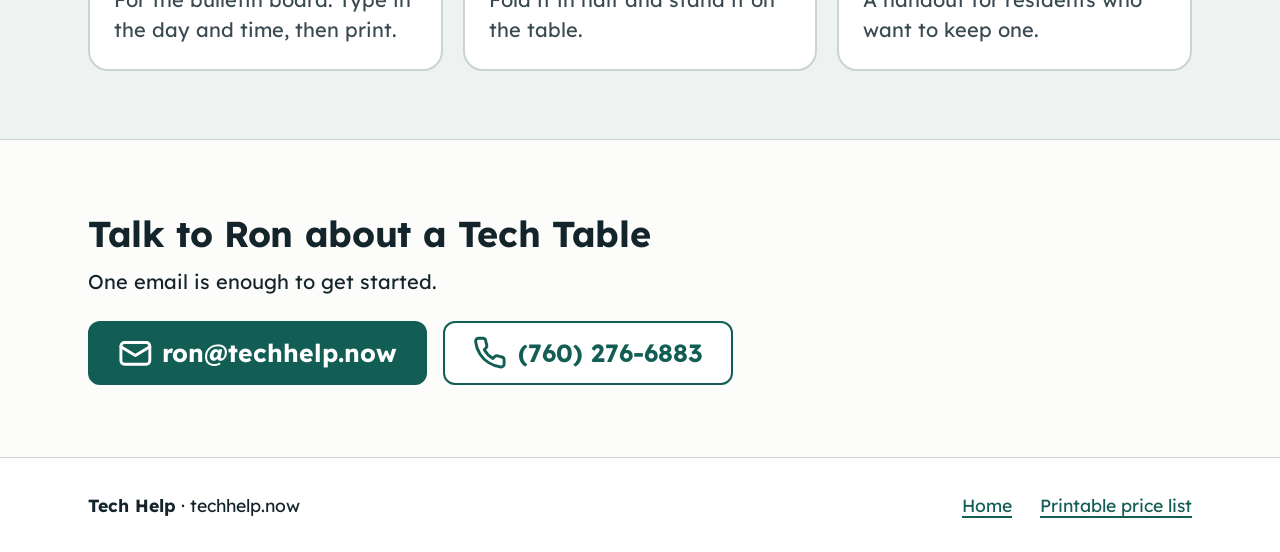
==== commit 594ac9bf: "Add Retell phone (760) 276-6883 on web and print tel:+17602766883 in header and contact blocks; stat" ====
--- a/directors/index.html
+++ b/directors/index.html
@@ -24,6 +24,10 @@
       <a class="wordmark" href="../" aria-label="Tech Help, home">Tech Help</a>
       <nav class="bar-nav" aria-label="Main">
         <a href="./" aria-current="page">For activity directors</a>
+        <a class="btn btn-small btn-quiet" href="tel:+17602766883">
+          <svg class="icon" aria-hidden="true"><use href="../assets/icons.svg#call"/></svg>
+          (760) 276-6883
+        </a>
         <a class="btn btn-small" href="#talk">
           <svg class="icon" aria-hidden="true"><use href="../assets/icons.svg#mail"/></svg>
           Email Ron
@@ -114,10 +118,16 @@
     <section id="talk" class="cta-band wrap" aria-labelledby="talk-title">
       <h2 id="talk-title" class="section-title">Talk to Ron about a Tech Table</h2>
       <p>One email is enough to get started.</p>
-      <a class="btn btn-big" href="mailto:ron@techhelp.now?subject=A%20Tech%20Table%20in%20our%20clubhouse">
-        <svg class="icon" aria-hidden="true"><use href="../assets/icons.svg#mail"/></svg>
-        ron@techhelp.now
-      </a>
+      <div class="cta-actions">
+        <a class="btn btn-big" href="mailto:ron@techhelp.now?subject=A%20Tech%20Table%20in%20our%20clubhouse">
+          <svg class="icon" aria-hidden="true"><use href="../assets/icons.svg#mail"/></svg>
+          ron@techhelp.now
+        </a>
+        <a class="btn btn-big btn-quiet" href="tel:+17602766883">
+          <svg class="icon" aria-hidden="true"><use href="../assets/icons.svg#call"/></svg>
+          (760) 276-6883
+        </a>
+      </div>
     </section>
   </main>
 
--- a/assets/site.css
+++ b/assets/site.css
@@ -241,7 +241,13 @@
   padding-block: clamp(3rem, 6vw, 4.5rem);
 }
 .reach-main p { max-width: 32em; margin-top: 0.75rem; }
-.reach-main .btn { margin-top: 1.5rem; }
+.reach-actions, .cta-actions {
+  display: flex;
+  flex-wrap: wrap;
+  gap: 1rem;
+  margin-top: 1.5rem;
+}
+.reach-actions .btn, .cta-actions .btn { margin-top: 0; }
 .reach-pay { padding-left: 2.5rem; border-left: 2px solid var(--line); }
 .reach-pay h3 { margin-top: 0.6rem; font-size: 1.3rem; }
 .reach-pay p { margin-top: 0.3rem; }
@@ -348,7 +354,6 @@
 
 .cta-band { padding-block: clamp(3rem, 6vw, 4.5rem); }
 .cta-band p { max-width: 32em; margin-top: 0.75rem; }
-.cta-band .btn { margin-top: 1.5rem; }
 
 /* Narrow screens */
 
@@ -375,6 +380,7 @@
   .topic-grid li { display: grid; grid-template-columns: auto 1fr; column-gap: 1rem; }
   .topic-grid li .icon { grid-row: span 2; }
   .topic-grid h3 { margin-top: 0.2rem; }
-  .reach-main .btn, .cta-band .btn { width: 100%; }
+  .reach-actions .btn, .cta-actions .btn { width: 100%; }
+  .bar-nav { flex-wrap: wrap; justify-content: flex-end; gap: 0.65rem; }
   .foot-inner { flex-direction: column; align-items: flex-start; }
 }
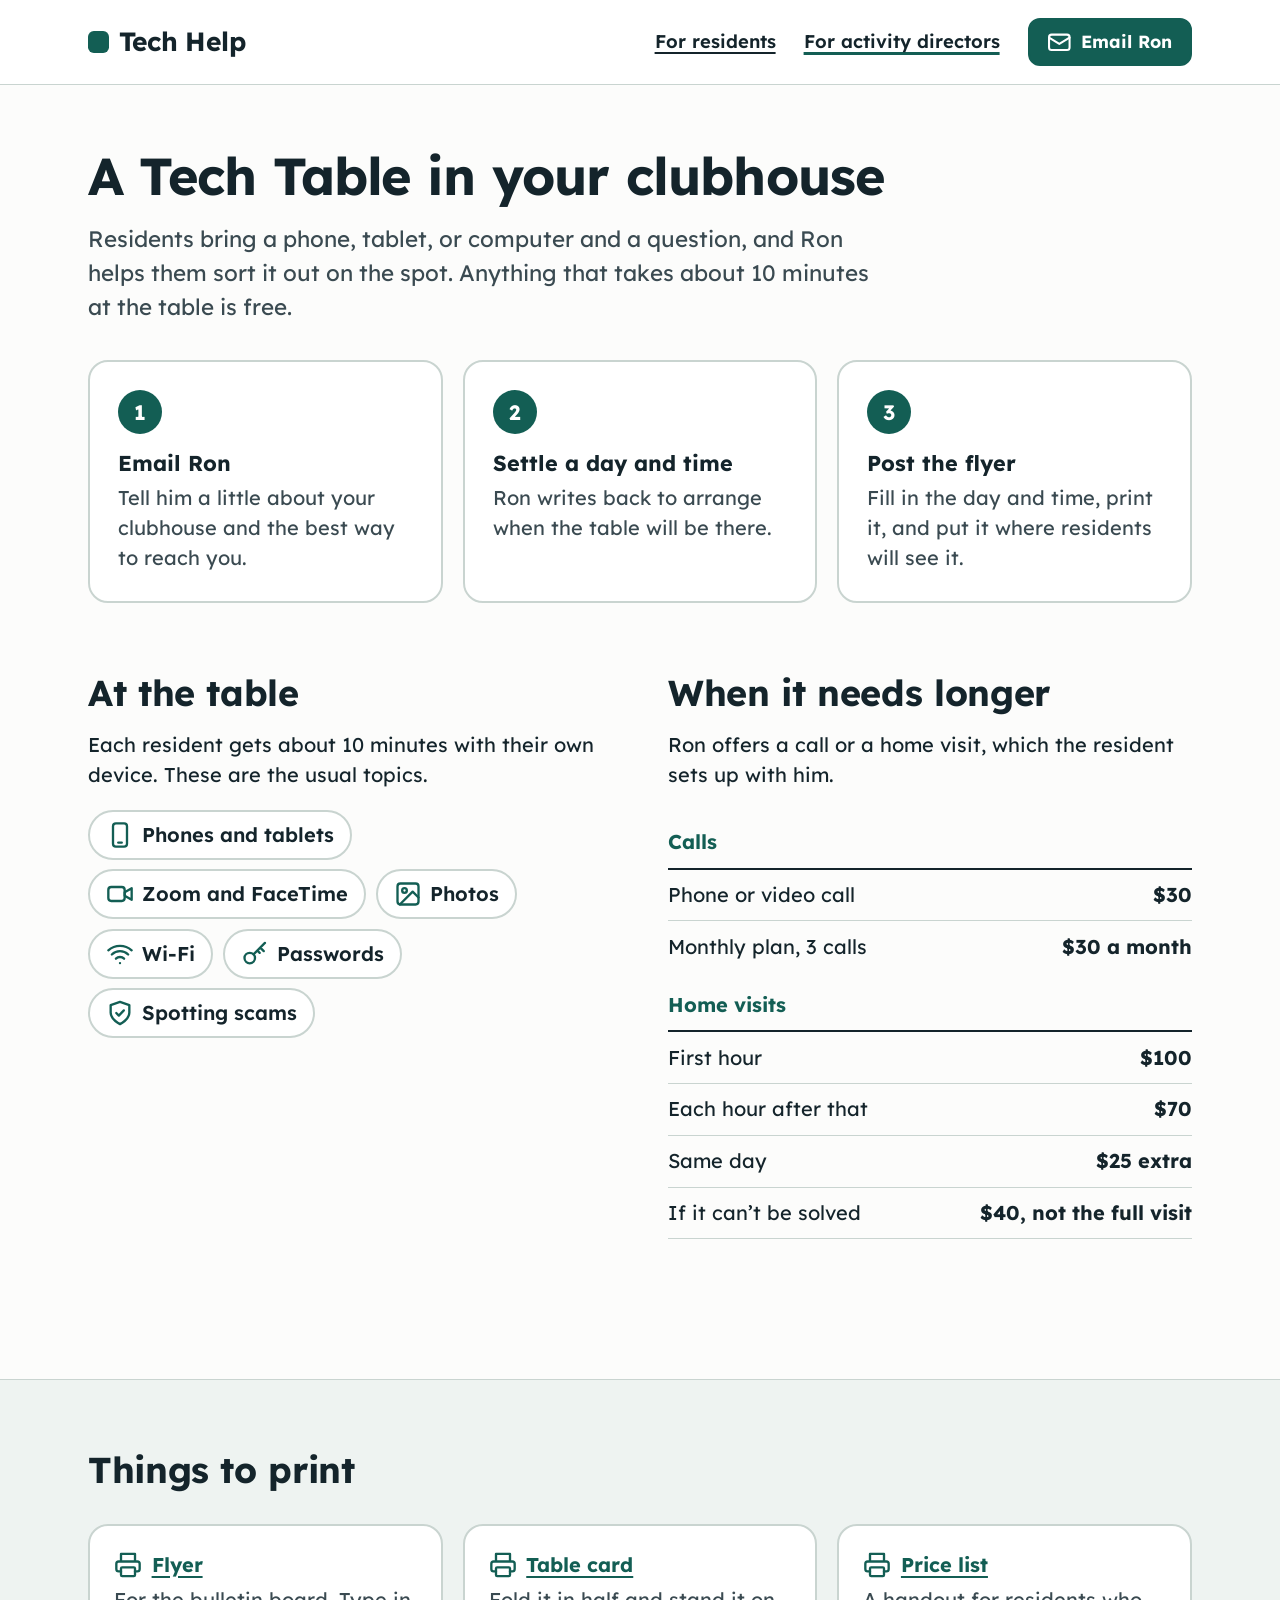
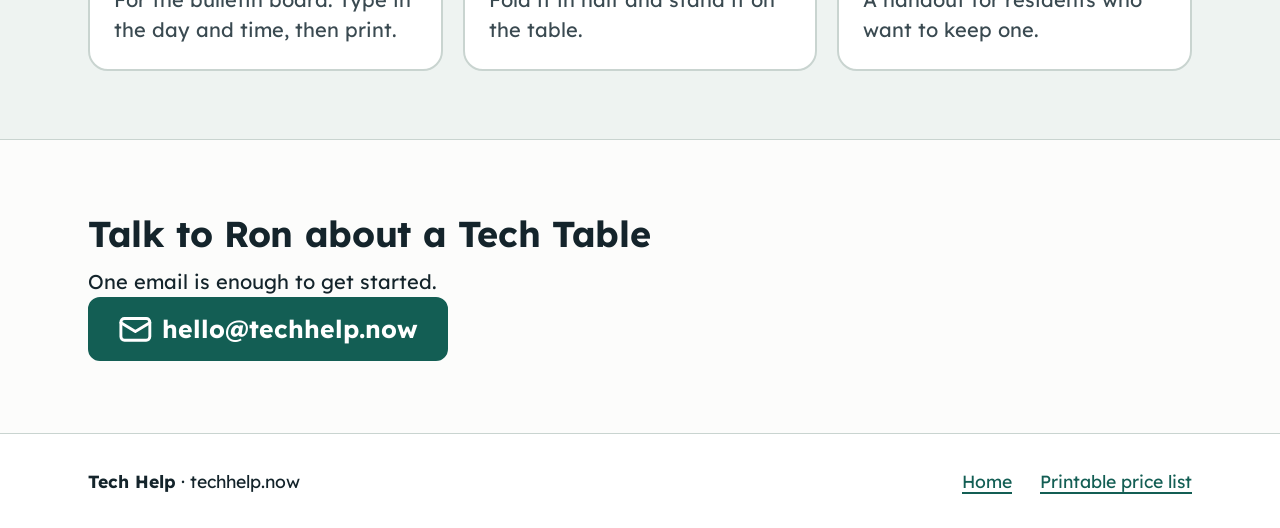
==== commit 8288eb03: "Add For residents link on directors page header Co-authored-by: Rshafrir <Rshafrir@users.noreply.git" ====
--- a/directors/index.html
+++ b/directors/index.html
@@ -23,11 +23,8 @@
     <div class="wrap bar-inner">
       <a class="wordmark" href="../" aria-label="Tech Help, home">Tech Help</a>
       <nav class="bar-nav" aria-label="Main">
+        <a href="../">For residents</a>
         <a href="./" aria-current="page">For activity directors</a>
-        <a class="btn btn-small btn-quiet" href="tel:+17602766883">
-          <svg class="icon" aria-hidden="true"><use href="../assets/icons.svg#call"/></svg>
-          (760) 276-6883
-        </a>
         <a class="btn btn-small" href="#talk">
           <svg class="icon" aria-hidden="true"><use href="../assets/icons.svg#mail"/></svg>
           Email Ron
@@ -118,16 +115,10 @@
     <section id="talk" class="cta-band wrap" aria-labelledby="talk-title">
       <h2 id="talk-title" class="section-title">Talk to Ron about a Tech Table</h2>
       <p>One email is enough to get started.</p>
-      <div class="cta-actions">
-        <a class="btn btn-big" href="mailto:ron@techhelp.now?subject=A%20Tech%20Table%20in%20our%20clubhouse">
-          <svg class="icon" aria-hidden="true"><use href="../assets/icons.svg#mail"/></svg>
-          ron@techhelp.now
-        </a>
-        <a class="btn btn-big btn-quiet" href="tel:+17602766883">
-          <svg class="icon" aria-hidden="true"><use href="../assets/icons.svg#call"/></svg>
-          (760) 276-6883
-        </a>
-      </div>
+      <a class="btn btn-big" href="mailto:hello@techhelp.now?subject=A%20Tech%20Table%20in%20our%20clubhouse">
+        <svg class="icon" aria-hidden="true"><use href="../assets/icons.svg#mail"/></svg>
+        hello@techhelp.now
+      </a>
     </section>
   </main>
 
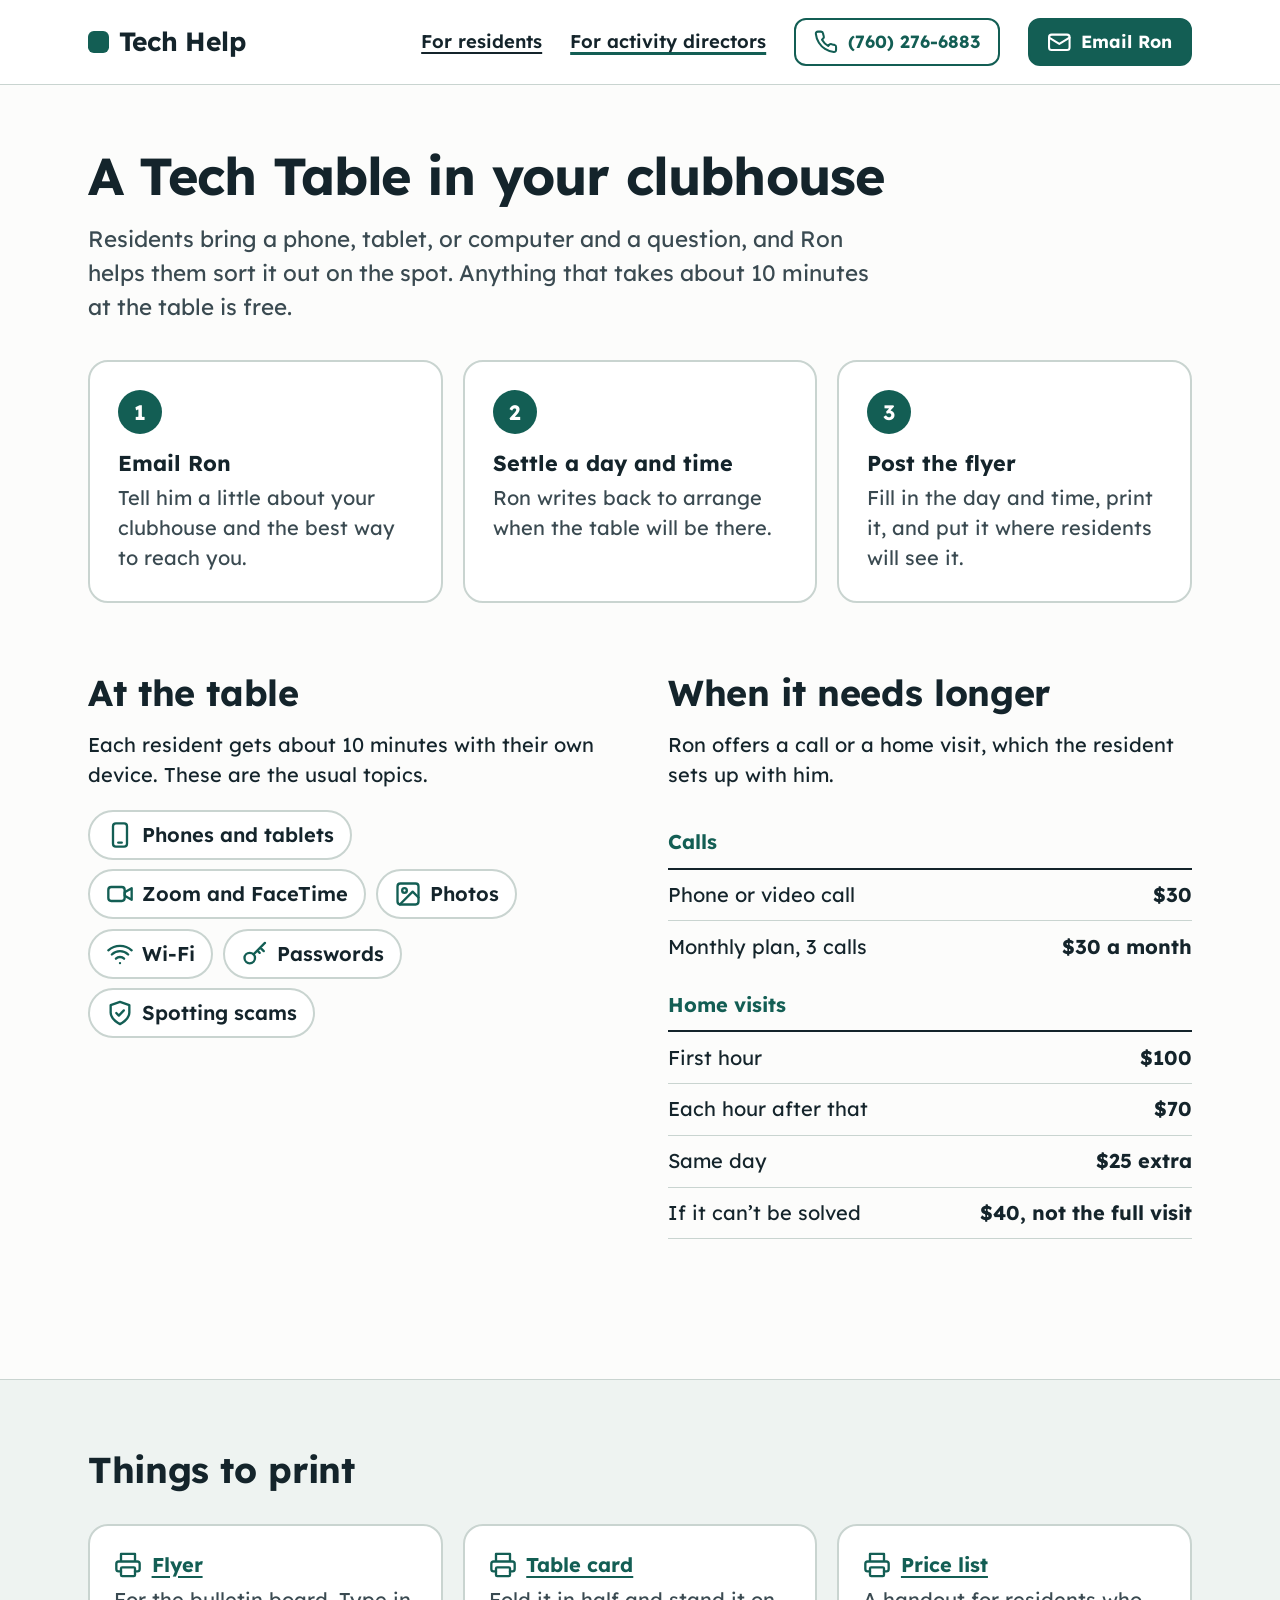
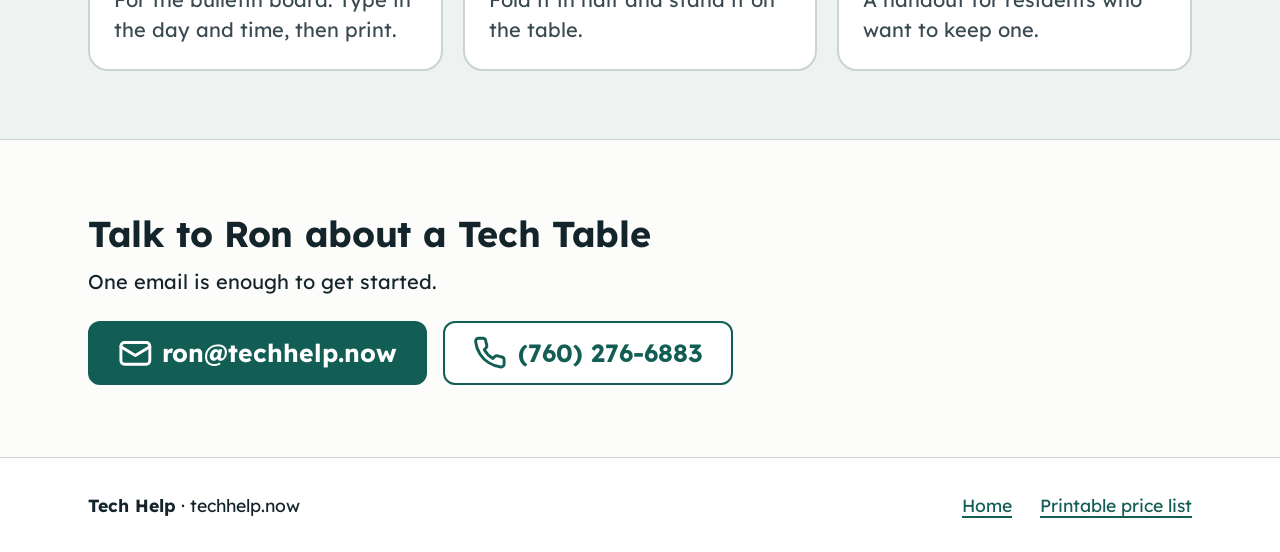
==== commit 5fa2205c: "Merge main into PR #5 branch (For residents link) Co-authored-by: Rshafrir <Rshafrir@users.noreply.g" ====
--- a/directors/index.html
+++ b/directors/index.html
@@ -25,6 +25,10 @@
       <nav class="bar-nav" aria-label="Main">
         <a href="../">For residents</a>
         <a href="./" aria-current="page">For activity directors</a>
+        <a class="btn btn-small btn-quiet" href="tel:+17602766883">
+          <svg class="icon" aria-hidden="true"><use href="../assets/icons.svg#call"/></svg>
+          (760) 276-6883
+        </a>
         <a class="btn btn-small" href="#talk">
           <svg class="icon" aria-hidden="true"><use href="../assets/icons.svg#mail"/></svg>
           Email Ron
@@ -115,10 +119,16 @@
     <section id="talk" class="cta-band wrap" aria-labelledby="talk-title">
       <h2 id="talk-title" class="section-title">Talk to Ron about a Tech Table</h2>
       <p>One email is enough to get started.</p>
-      <a class="btn btn-big" href="mailto:hello@techhelp.now?subject=A%20Tech%20Table%20in%20our%20clubhouse">
-        <svg class="icon" aria-hidden="true"><use href="../assets/icons.svg#mail"/></svg>
-        hello@techhelp.now
-      </a>
+      <div class="cta-actions">
+        <a class="btn btn-big" href="mailto:ron@techhelp.now?subject=A%20Tech%20Table%20in%20our%20clubhouse">
+          <svg class="icon" aria-hidden="true"><use href="../assets/icons.svg#mail"/></svg>
+          ron@techhelp.now
+        </a>
+        <a class="btn btn-big btn-quiet" href="tel:+17602766883">
+          <svg class="icon" aria-hidden="true"><use href="../assets/icons.svg#call"/></svg>
+          (760) 276-6883
+        </a>
+      </div>
     </section>
   </main>
 
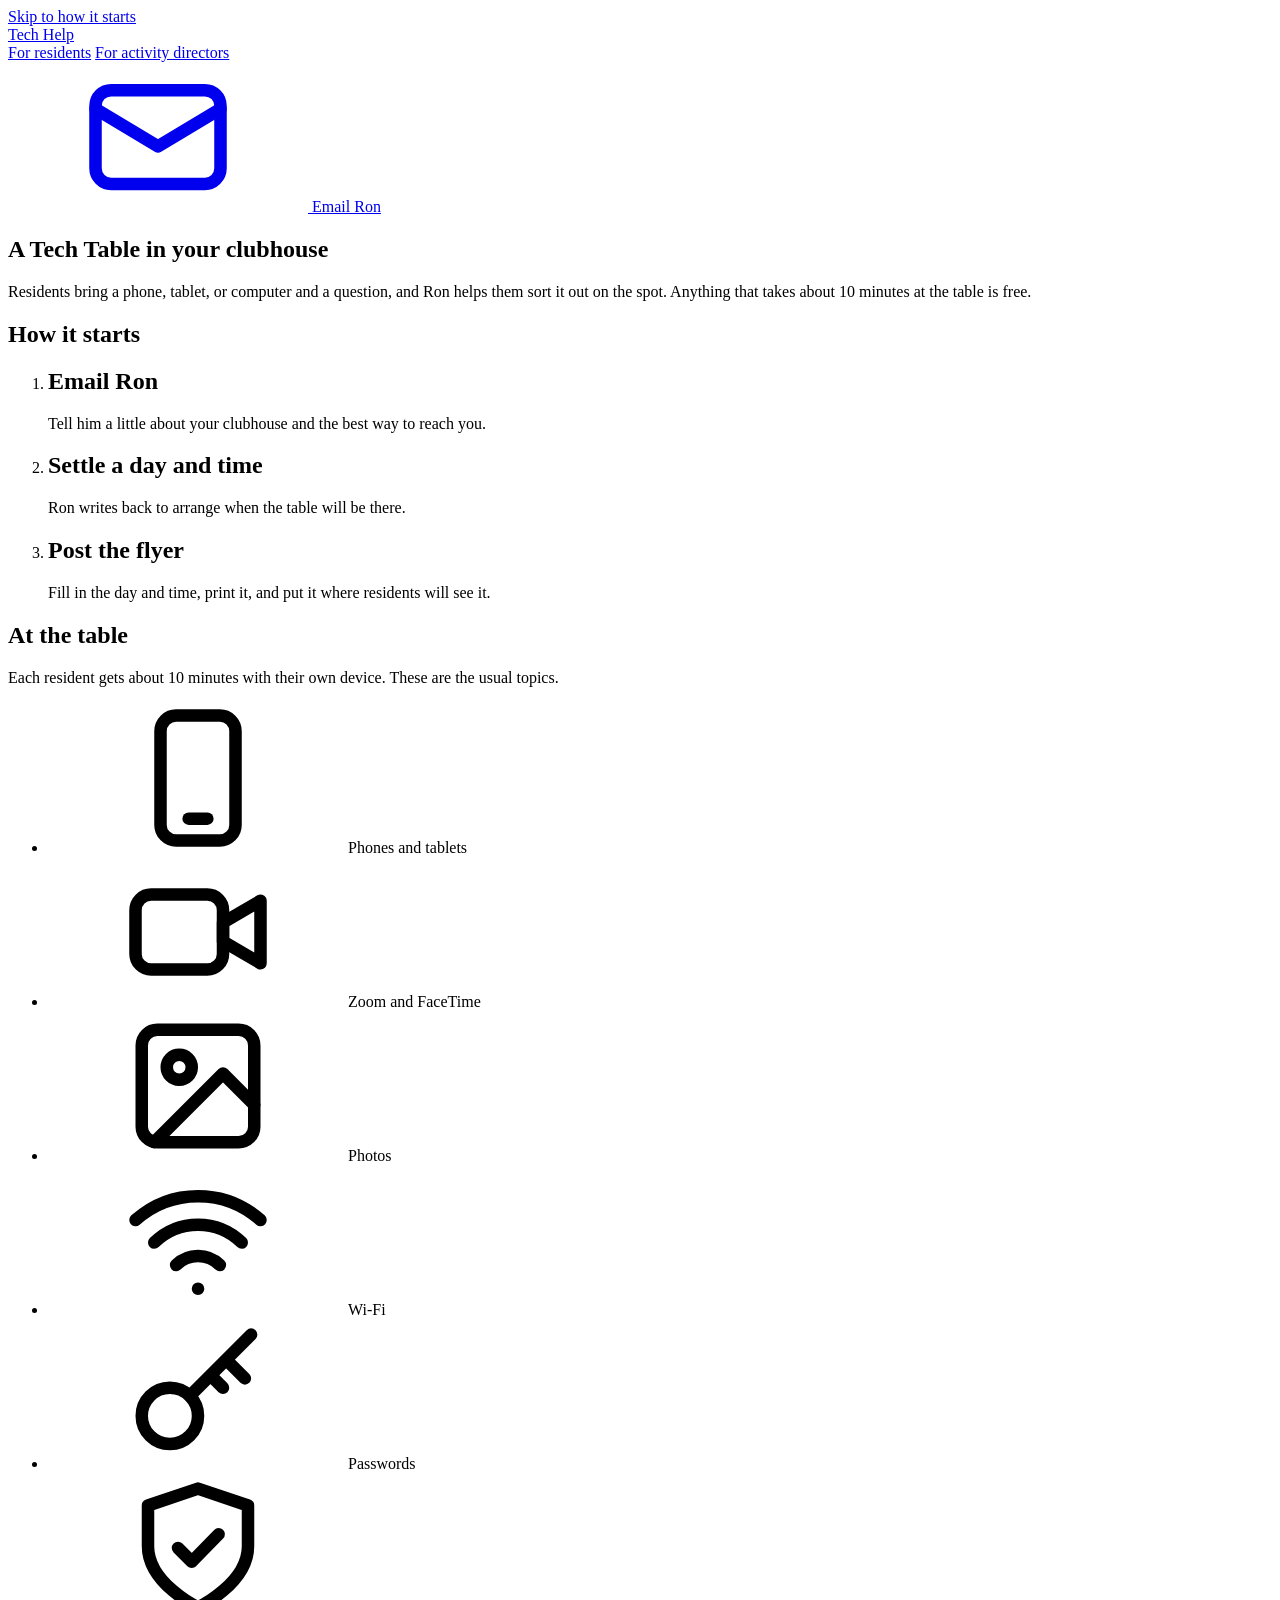
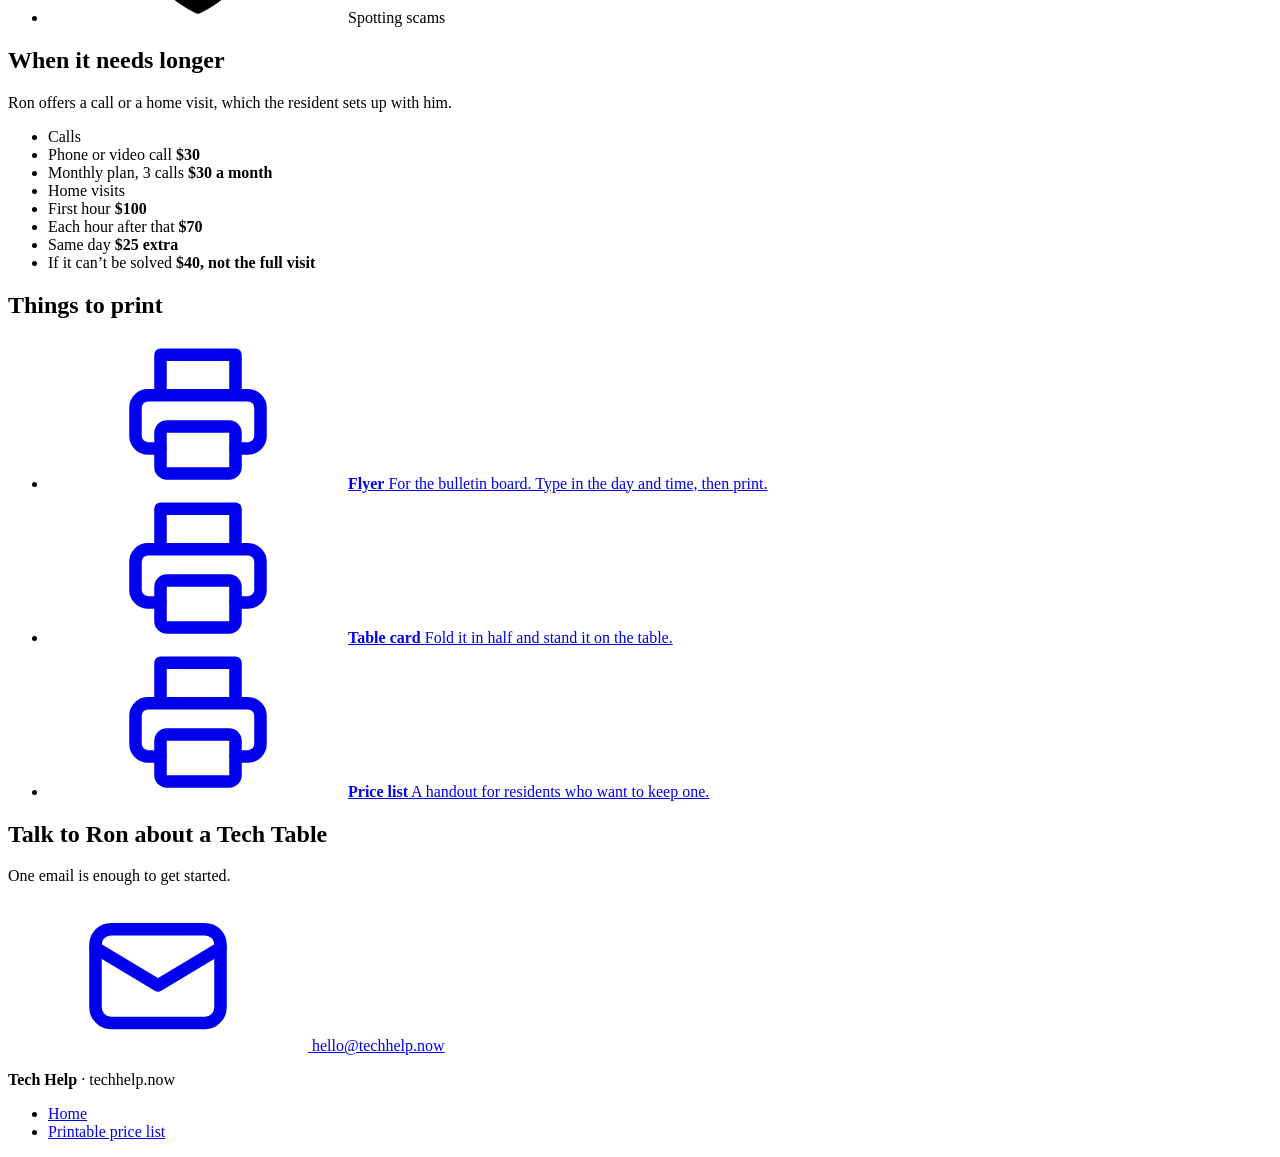
==== commit a3626a78: "Show header cross-links on mobile in a second row" ====
--- a/directors/index.html
+++ b/directors/index.html
@@ -23,12 +23,10 @@
     <div class="wrap bar-inner">
       <a class="wordmark" href="../" aria-label="Tech Help, home">Tech Help</a>
       <nav class="bar-nav" aria-label="Main">
-        <a href="../">For residents</a>
-        <a href="./" aria-current="page">For activity directors</a>
-        <a class="btn btn-small btn-quiet" href="tel:+17602766883">
-          <svg class="icon" aria-hidden="true"><use href="../assets/icons.svg#call"/></svg>
-          (760) 276-6883
-        </a>
+        <div class="bar-pages">
+          <a href="../">For residents</a>
+          <a href="./" aria-current="page">For activity directors</a>
+        </div>
         <a class="btn btn-small" href="#talk">
           <svg class="icon" aria-hidden="true"><use href="../assets/icons.svg#mail"/></svg>
           Email Ron
@@ -119,16 +117,10 @@
     <section id="talk" class="cta-band wrap" aria-labelledby="talk-title">
       <h2 id="talk-title" class="section-title">Talk to Ron about a Tech Table</h2>
       <p>One email is enough to get started.</p>
-      <div class="cta-actions">
-        <a class="btn btn-big" href="mailto:ron@techhelp.now?subject=A%20Tech%20Table%20in%20our%20clubhouse">
-          <svg class="icon" aria-hidden="true"><use href="../assets/icons.svg#mail"/></svg>
-          ron@techhelp.now
-        </a>
-        <a class="btn btn-big btn-quiet" href="tel:+17602766883">
-          <svg class="icon" aria-hidden="true"><use href="../assets/icons.svg#call"/></svg>
-          (760) 276-6883
-        </a>
-      </div>
+      <a class="btn btn-big" href="mailto:hello@techhelp.now?subject=A%20Tech%20Table%20in%20our%20clubhouse">
+        <svg class="icon" aria-hidden="true"><use href="../assets/icons.svg#mail"/></svg>
+        hello@techhelp.now
+      </a>
     </section>
   </main>
 
--- a/assets/site.css
+++ b/assets/site.css
@@ -1,386 +1 @@
-/* Tech Help — shared tokens and the web pages. Print sheets load this file too, then print/print.css. */
-
-:root {
-  --ink: #14242b;
-  --ink-2: #3a4a51;
-  --line: #c9d4d0;
-  --paper: #fcfcfb;
-  --white: #ffffff;
-  --wash: #eef3f1;
-  --tint: #e2eee9;
-  --accent: #135e54;
-  --accent-dark: #0c433c;
-  --radius: 1.25rem;
-  --font: "Lexend", Verdana, system-ui, sans-serif;
-}
-
-*, *::before, *::after { box-sizing: border-box; }
-
-html { -webkit-text-size-adjust: 100%; }
-
-body {
-  margin: 0;
-  background: var(--paper);
-  color: var(--ink);
-  font-family: var(--font);
-  font-size: 1.25rem;
-  line-height: 1.5;
-}
-
-h1, h2, h3, p, ul, ol { margin: 0; }
-ul, ol { padding: 0; list-style: none; }
-
-h1, h2, h3 { line-height: 1.2; font-weight: 700; }
-
-a { color: var(--accent); text-decoration-thickness: 2px; text-underline-offset: 0.2em; }
-a:hover { color: var(--accent-dark); }
-
-:focus-visible {
-  outline: 3px solid var(--ink);
-  outline-offset: 3px;
-  border-radius: 0.4rem;
-}
-
-.wrap {
-  width: 100%;
-  max-width: 74rem;
-  margin-inline: auto;
-  padding-inline: clamp(1.25rem, 4vw, 2.5rem);
-}
-
-.skip {
-  position: absolute;
-  left: 1rem;
-  top: -10rem;
-  padding: 0.75rem 1rem;
-  background: var(--ink);
-  color: var(--white);
-  z-index: 10;
-}
-.skip:focus { top: 1rem; }
-
-.visually-hidden {
-  position: absolute;
-  width: 1px;
-  height: 1px;
-  overflow: hidden;
-  clip: rect(0 0 0 0);
-  white-space: nowrap;
-}
-
-.icon {
-  width: 1.4em;
-  height: 1.4em;
-  flex-shrink: 0;
-  fill: none;
-  stroke: currentColor;
-  stroke-width: 2;
-  stroke-linecap: round;
-  stroke-linejoin: round;
-}
-.icon-lg { width: 2.5rem; height: 2.5rem; color: var(--accent); }
-
-/* Buttons */
-
-.btn {
-  display: inline-flex;
-  align-items: center;
-  justify-content: center;
-  gap: 0.6rem;
-  min-height: 3.5rem;
-  padding: 0.5rem 1.5rem;
-  border: 2px solid var(--accent);
-  border-radius: 0.75rem;
-  background: var(--accent);
-  color: var(--white);
-  font-weight: 700;
-  font-size: 1.2rem;
-  line-height: 1.2;
-  text-decoration: none;
-  transition: background-color 0.15s, border-color 0.15s;
-}
-.btn:hover { background: var(--accent-dark); border-color: var(--accent-dark); color: var(--white); }
-.btn-small { min-height: 3rem; padding-inline: 1.1rem; font-size: 1.1rem; }
-.btn-quiet { background: var(--white); color: var(--accent); }
-.btn-quiet:hover { background: var(--tint); color: var(--accent-dark); }
-.btn-big { min-height: 4rem; padding-inline: 1.75rem; font-size: clamp(1.25rem, 1rem + 1vw, 1.55rem); }
-
-/* Top bar */
-
-.bar { background: var(--white); border-bottom: 1px solid var(--line); }
-.bar-inner {
-  display: flex;
-  align-items: center;
-  justify-content: space-between;
-  gap: 1rem;
-  min-height: 5.25rem;
-}
-.wordmark {
-  display: inline-flex;
-  align-items: center;
-  gap: 0.6rem;
-  min-height: 3rem;
-  color: var(--ink);
-  font-size: 1.65rem;
-  font-weight: 700;
-  letter-spacing: -0.01em;
-  text-decoration: none;
-}
-.wordmark::before {
-  content: "";
-  width: 0.8em;
-  height: 0.8em;
-  border-radius: 0.22em;
-  background: var(--accent);
-}
-.wordmark:hover { color: var(--ink); }
-.bar-nav { display: flex; align-items: center; gap: 1.75rem; font-size: 1.15rem; font-weight: 600; }
-.bar-nav a:not(.btn) { display: inline-flex; align-items: center; min-height: 3rem; color: var(--ink); }
-.bar-nav a[aria-current="page"] { text-decoration-color: var(--accent); text-decoration-thickness: 3px; }
-
-/* Home: intro */
-
-.intro { padding-block: clamp(2.25rem, 5vw, 3.75rem) clamp(1.75rem, 3vw, 2.5rem); }
-.intro h1 {
-  max-width: 24ch;
-  font-size: clamp(2rem, 1.4rem + 2.3vw, 3.1rem);
-  letter-spacing: -0.02em;
-  text-wrap: balance;
-}
-.lede { max-width: 40em; margin-top: 1rem; color: var(--ink-2); font-size: clamp(1.25rem, 1.1rem + 0.5vw, 1.4rem); }
-
-/* Home: the three ways */
-
-.board {
-  display: grid;
-  grid-template-columns: 1fr 1fr 1.3fr;
-  border: 2px solid var(--line);
-  border-radius: var(--radius);
-  overflow: hidden;
-  background: var(--white);
-}
-.way {
-  display: flex;
-  flex-direction: column;
-  padding: 2rem 2rem 2.25rem;
-}
-.way + .way { border-left: 2px solid var(--line); }
-.way-free { background: var(--tint); }
-.way-head { display: flex; align-items: center; gap: 0.8rem; }
-.way-head h2 { font-size: 1.4rem; }
-.price {
-  margin-top: 1.5rem;
-  font-size: clamp(3rem, 2.4rem + 2vw, 3.75rem);
-  font-weight: 700;
-  line-height: 1;
-  letter-spacing: -0.02em;
-  font-variant-numeric: lining-nums;
-}
-.way-free .price { color: var(--accent); }
-.price-note { margin-top: 0.45rem; font-weight: 700; color: var(--ink-2); }
-.way > p:not(.price):not(.price-note) { margin-top: 1.25rem; }
-.terms { margin-top: 1.25rem; }
-.terms li {
-  display: flex;
-  justify-content: space-between;
-  gap: 1rem;
-  padding-block: 0.6rem;
-  border-top: 1px solid var(--line);
-}
-.terms li:last-child { border-bottom: 1px solid var(--line); }
-.terms b { white-space: nowrap; }
-.way-btn { margin-top: auto; }
-.way > :nth-last-child(2) { margin-bottom: 1.75rem; }
-.way-foot {
-  margin-top: auto !important;
-  padding-top: 1rem;
-  border-top: 2px solid rgba(19, 94, 84, 0.25);
-  font-weight: 700;
-}
-
-.plan {
-  display: grid;
-  grid-template-columns: auto 1fr auto;
-  align-items: center;
-  gap: 1.25rem 1.5rem;
-  margin-top: 1.25rem;
-  padding: 1.5rem 2rem;
-  border: 2px solid var(--line);
-  border-radius: var(--radius);
-  background: var(--white);
-}
-.plan h2 { font-size: 1.4rem; }
-.plan-price { margin-left: 0.4rem; color: var(--accent); font-weight: 700; white-space: nowrap; }
-.plan p { color: var(--ink-2); }
-
-/* Home: topics */
-
-.topics {
-  margin-top: clamp(3rem, 6vw, 4.5rem);
-  padding-block: clamp(3rem, 6vw, 4.25rem);
-  background: var(--wash);
-  border-block: 1px solid var(--line);
-}
-.topics h2, .reach h2, .section-title { font-size: clamp(1.7rem, 1.3rem + 1.3vw, 2.25rem); letter-spacing: -0.01em; }
-.topic-grid {
-  display: grid;
-  grid-template-columns: repeat(3, 1fr);
-  gap: 2.25rem 2.5rem;
-  margin-top: 2.25rem;
-}
-.topic-grid h3 { margin-top: 0.75rem; font-size: 1.3rem; }
-.topic-grid p { margin-top: 0.3rem; color: var(--ink-2); }
-
-/* Home: contact and paying */
-
-.reach {
-  display: grid;
-  grid-template-columns: 1.7fr 1fr;
-  gap: 2.5rem 3.5rem;
-  align-items: start;
-  padding-block: clamp(3rem, 6vw, 4.5rem);
-}
-.reach-main p { max-width: 32em; margin-top: 0.75rem; }
-.reach-actions, .cta-actions {
-  display: flex;
-  flex-wrap: wrap;
-  gap: 1rem;
-  margin-top: 1.5rem;
-}
-.reach-actions .btn, .cta-actions .btn { margin-top: 0; }
-.reach-pay { padding-left: 2.5rem; border-left: 2px solid var(--line); }
-.reach-pay h3 { margin-top: 0.6rem; font-size: 1.3rem; }
-.reach-pay p { margin-top: 0.3rem; }
-
-/* Footer */
-
-.foot { background: var(--white); border-top: 1px solid var(--line); font-size: 1.1rem; }
-.foot-inner {
-  display: flex;
-  flex-wrap: wrap;
-  justify-content: space-between;
-  align-items: center;
-  gap: 0.5rem 2rem;
-  padding-block: 1.5rem;
-}
-.foot-links { display: flex; flex-wrap: wrap; gap: 0.25rem 1.75rem; }
-.foot-links a { display: inline-block; padding-block: 0.6rem; }
-
-/* Directors page */
-
-.page-head { padding-block: clamp(2.25rem, 5vw, 3.75rem) clamp(1.5rem, 3vw, 2.25rem); }
-.page-head h1 { font-size: clamp(2.1rem, 1.5rem + 2.4vw, 3.25rem); letter-spacing: -0.015em; }
-.page-head .lede { max-width: 36em; }
-
-.steps {
-  display: grid;
-  grid-template-columns: repeat(3, 1fr);
-  gap: 1.25rem;
-  counter-reset: step;
-}
-.steps li {
-  counter-increment: step;
-  padding: 1.75rem;
-  border: 2px solid var(--line);
-  border-radius: var(--radius);
-  background: var(--white);
-}
-.steps li::before {
-  content: counter(step);
-  display: grid;
-  place-items: center;
-  width: 2.75rem;
-  height: 2.75rem;
-  border-radius: 50%;
-  background: var(--accent);
-  color: var(--white);
-  font-weight: 700;
-  font-size: 1.3rem;
-}
-.steps h2 { margin-top: 1rem; font-size: 1.35rem; }
-.steps p { margin-top: 0.4rem; color: var(--ink-2); }
-
-.split {
-  display: grid;
-  grid-template-columns: 1fr 1fr;
-  gap: 2.5rem 3.5rem;
-  padding-block: clamp(3rem, 6vw, 4.25rem);
-}
-.split p { margin-top: 0.75rem; }
-.split .section-title + p { margin-top: 1rem; }
-
-.fee-list { margin-top: 1.25rem; }
-.fee-list li {
-  display: flex;
-  justify-content: space-between;
-  gap: 1rem;
-  padding-block: 0.65rem;
-  border-top: 1px solid var(--line);
-}
-.fee-list li:last-child { border-bottom: 1px solid var(--line); }
-.fee-list b { text-align: right; }
-.fee-list .group { padding-top: 1.1rem; border-top: 0; color: var(--accent); font-weight: 700; }
-.fee-list .group + li { border-top: 2px solid var(--ink); }
-
-.topic-list { display: flex; flex-wrap: wrap; gap: 0.6rem; margin-top: 1.25rem; }
-.topic-list li {
-  display: inline-flex;
-  align-items: center;
-  gap: 0.5rem;
-  padding: 0.5rem 1rem;
-  border: 2px solid var(--line);
-  border-radius: 999px;
-  background: var(--white);
-  font-weight: 600;
-}
-.topic-list .icon { color: var(--accent); }
-
-.sheets { display: grid; grid-template-columns: repeat(3, 1fr); gap: 1.25rem; margin-top: 2rem; }
-.sheets a {
-  display: flex;
-  flex-direction: column;
-  gap: 0.35rem;
-  min-height: 100%;
-  padding: 1.5rem;
-  border: 2px solid var(--line);
-  border-radius: var(--radius);
-  background: var(--white);
-  color: var(--ink);
-  text-decoration: none;
-}
-.sheets a:hover { border-color: var(--accent); }
-.sheets b { display: flex; align-items: center; gap: 0.6rem; color: var(--accent); font-size: 1.25rem; text-decoration: underline; text-decoration-thickness: 2px; text-underline-offset: 0.2em; }
-.sheets span { color: var(--ink-2); }
-
-.cta-band { padding-block: clamp(3rem, 6vw, 4.5rem); }
-.cta-band p { max-width: 32em; margin-top: 0.75rem; }
-
-/* Narrow screens */
-
-@media (max-width: 60rem) {
-  .board { grid-template-columns: 1fr; }
-  .way + .way { border-left: 0; border-top: 2px solid var(--line); }
-  .topic-grid { grid-template-columns: repeat(2, 1fr); }
-  .reach, .split { grid-template-columns: 1fr; }
-  .reach-pay { padding-left: 0; padding-top: 2rem; border-left: 0; border-top: 2px solid var(--line); }
-  .steps, .sheets { grid-template-columns: 1fr; }
-}
-
-@media (max-width: 40rem) {
-  body { font-size: 1.1875rem; }
-  .bar-inner { min-height: 4.5rem; }
-  .wordmark { font-size: 1.45rem; }
-  .bar-nav a:not(.btn) { display: none; }
-  .way { padding: 1.6rem 1.35rem 1.75rem; }
-  .way-btn { width: 100%; }
-  .plan { grid-template-columns: auto 1fr; padding: 1.4rem 1.35rem; }
-  .plan .btn { grid-column: 1 / -1; }
-  .plan-price { display: block; margin: 0.2rem 0 0; }
-  .topic-grid { grid-template-columns: 1fr; gap: 1.5rem; }
-  .topic-grid li { display: grid; grid-template-columns: auto 1fr; column-gap: 1rem; }
-  .topic-grid li .icon { grid-row: span 2; }
-  .topic-grid h3 { margin-top: 0.2rem; }
-  .reach-actions .btn, .cta-actions .btn { width: 100%; }
-  .bar-nav { flex-wrap: wrap; justify-content: flex-end; gap: 0.65rem; }
-  .foot-inner { flex-direction: column; align-items: flex-start; }
-}
+PLACEHOLDER_CSS
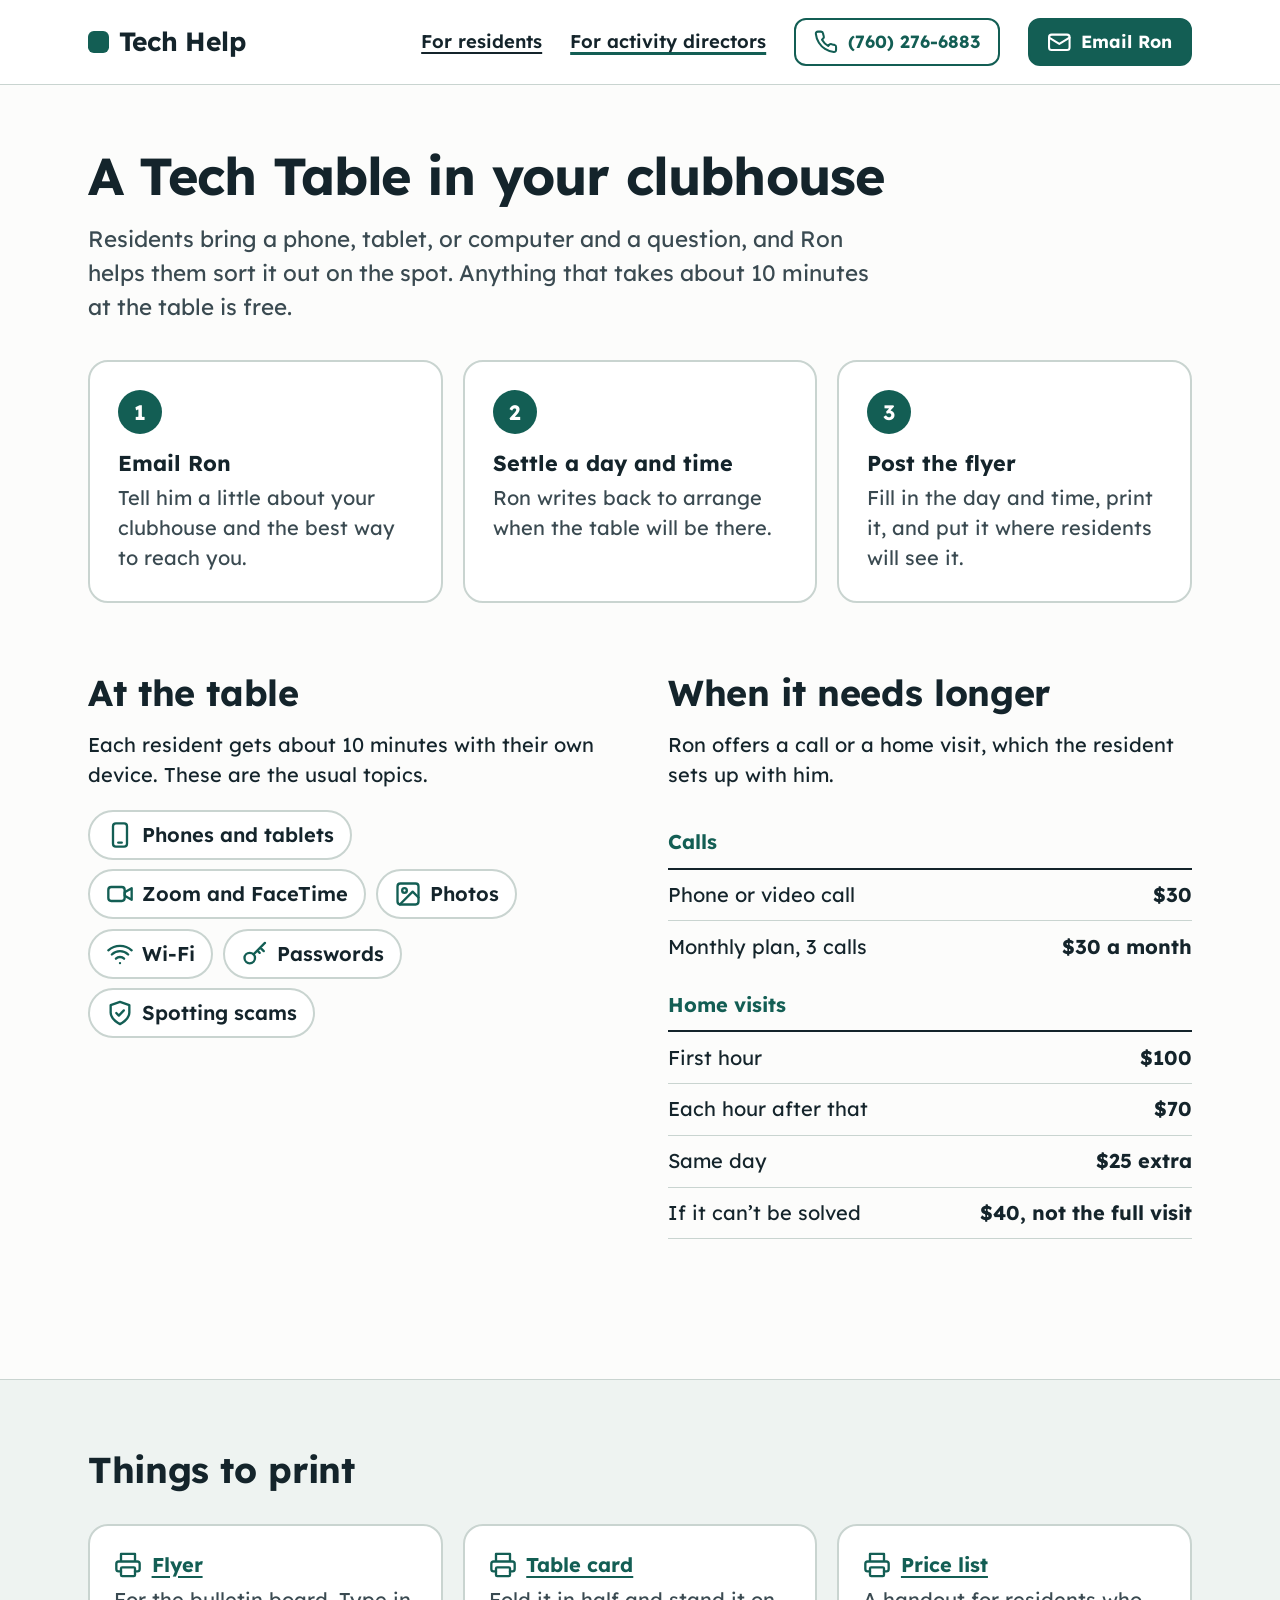
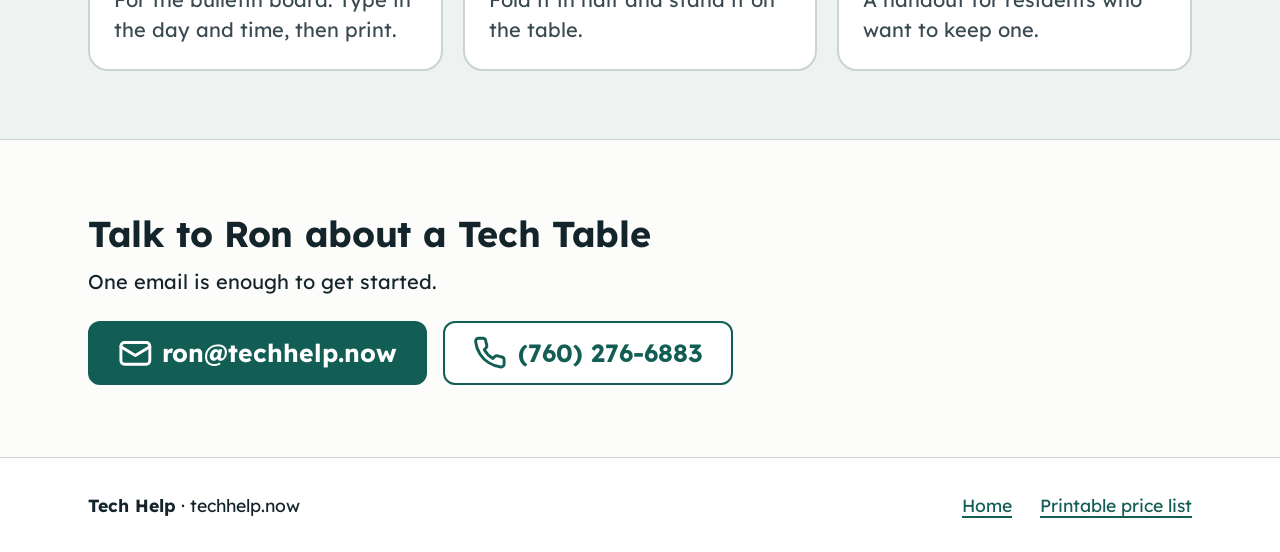
==== commit bea2283e: "Merge main into PR #5 (mobile header nav + phone) Co-authored-by: Rshafrir <Rshafrir@users.noreply.g" ====
--- a/directors/index.html
+++ b/directors/index.html
@@ -27,6 +27,10 @@
           <a href="../">For residents</a>
           <a href="./" aria-current="page">For activity directors</a>
         </div>
+        <a class="btn btn-small btn-quiet" href="tel:+17602766883">
+          <svg class="icon" aria-hidden="true"><use href="../assets/icons.svg#call"/></svg>
+          (760) 276-6883
+        </a>
         <a class="btn btn-small" href="#talk">
           <svg class="icon" aria-hidden="true"><use href="../assets/icons.svg#mail"/></svg>
           Email Ron
@@ -117,10 +121,16 @@
     <section id="talk" class="cta-band wrap" aria-labelledby="talk-title">
       <h2 id="talk-title" class="section-title">Talk to Ron about a Tech Table</h2>
       <p>One email is enough to get started.</p>
-      <a class="btn btn-big" href="mailto:hello@techhelp.now?subject=A%20Tech%20Table%20in%20our%20clubhouse">
-        <svg class="icon" aria-hidden="true"><use href="../assets/icons.svg#mail"/></svg>
-        hello@techhelp.now
-      </a>
+      <div class="cta-actions">
+        <a class="btn btn-big" href="mailto:ron@techhelp.now?subject=A%20Tech%20Table%20in%20our%20clubhouse">
+          <svg class="icon" aria-hidden="true"><use href="../assets/icons.svg#mail"/></svg>
+          ron@techhelp.now
+        </a>
+        <a class="btn btn-big btn-quiet" href="tel:+17602766883">
+          <svg class="icon" aria-hidden="true"><use href="../assets/icons.svg#call"/></svg>
+          (760) 276-6883
+        </a>
+      </div>
     </section>
   </main>
 
--- a/assets/site.css
+++ b/assets/site.css
@@ -1 +1,406 @@
-PLACEHOLDER_CSS+/* Tech Help — shared tokens and the web pages. Print sheets load this file too, then print/print.css. */
+
+:root {
+  --ink: #14242b;
+  --ink-2: #3a4a51;
+  --line: #c9d4d0;
+  --paper: #fcfcfb;
+  --white: #ffffff;
+  --wash: #eef3f1;
+  --tint: #e2eee9;
+  --accent: #135e54;
+  --accent-dark: #0c433c;
+  --radius: 1.25rem;
+  --font: "Lexend", Verdana, system-ui, sans-serif;
+}
+
+*, *::before, *::after { box-sizing: border-box; }
+
+html { -webkit-text-size-adjust: 100%; }
+
+body {
+  margin: 0;
+  background: var(--paper);
+  color: var(--ink);
+  font-family: var(--font);
+  font-size: 1.25rem;
+  line-height: 1.5;
+}
+
+h1, h2, h3, p, ul, ol { margin: 0; }
+ul, ol { padding: 0; list-style: none; }
+
+h1, h2, h3 { line-height: 1.2; font-weight: 700; }
+
+a { color: var(--accent); text-decoration-thickness: 2px; text-underline-offset: 0.2em; }
+a:hover { color: var(--accent-dark); }
+
+:focus-visible {
+  outline: 3px solid var(--ink);
+  outline-offset: 3px;
+  border-radius: 0.4rem;
+}
+
+.wrap {
+  width: 100%;
+  max-width: 74rem;
+  margin-inline: auto;
+  padding-inline: clamp(1.25rem, 4vw, 2.5rem);
+}
+
+.skip {
+  position: absolute;
+  left: 1rem;
+  top: -10rem;
+  padding: 0.75rem 1rem;
+  background: var(--ink);
+  color: var(--white);
+  z-index: 10;
+}
+.skip:focus { top: 1rem; }
+
+.visually-hidden {
+  position: absolute;
+  width: 1px;
+  height: 1px;
+  overflow: hidden;
+  clip: rect(0 0 0 0);
+  white-space: nowrap;
+}
+
+.icon {
+  width: 1.4em;
+  height: 1.4em;
+  flex-shrink: 0;
+  fill: none;
+  stroke: currentColor;
+  stroke-width: 2;
+  stroke-linecap: round;
+  stroke-linejoin: round;
+}
+.icon-lg { width: 2.5rem; height: 2.5rem; color: var(--accent); }
+
+/* Buttons */
+
+.btn {
+  display: inline-flex;
+  align-items: center;
+  justify-content: center;
+  gap: 0.6rem;
+  min-height: 3.5rem;
+  padding: 0.5rem 1.5rem;
+  border: 2px solid var(--accent);
+  border-radius: 0.75rem;
+  background: var(--accent);
+  color: var(--white);
+  font-weight: 700;
+  font-size: 1.2rem;
+  line-height: 1.2;
+  text-decoration: none;
+  transition: background-color 0.15s, border-color 0.15s;
+}
+.btn:hover { background: var(--accent-dark); border-color: var(--accent-dark); color: var(--white); }
+.btn-small { min-height: 3rem; padding-inline: 1.1rem; font-size: 1.1rem; }
+.btn-quiet { background: var(--white); color: var(--accent); }
+.btn-quiet:hover { background: var(--tint); color: var(--accent-dark); }
+.btn-big { min-height: 4rem; padding-inline: 1.75rem; font-size: clamp(1.25rem, 1rem + 1vw, 1.55rem); }
+
+/* Top bar */
+
+.bar { background: var(--white); border-bottom: 1px solid var(--line); }
+.bar-inner {
+  display: flex;
+  align-items: center;
+  justify-content: space-between;
+  gap: 1rem;
+  min-height: 5.25rem;
+}
+.wordmark {
+  display: inline-flex;
+  align-items: center;
+  gap: 0.6rem;
+  min-height: 3rem;
+  color: var(--ink);
+  font-size: 1.65rem;
+  font-weight: 700;
+  letter-spacing: -0.01em;
+  text-decoration: none;
+}
+.wordmark::before {
+  content: "";
+  width: 0.8em;
+  height: 0.8em;
+  border-radius: 0.22em;
+  background: var(--accent);
+}
+.wordmark:hover { color: var(--ink); }
+.bar-nav { display: flex; align-items: center; gap: 1.75rem; font-size: 1.15rem; font-weight: 600; }
+.bar-pages { display: contents; }
+.bar-nav a:not(.btn) { display: inline-flex; align-items: center; min-height: 3rem; color: var(--ink); }
+.bar-nav a[aria-current="page"] { text-decoration-color: var(--accent); text-decoration-thickness: 3px; }
+
+/* Home: intro */
+
+.intro { padding-block: clamp(2.25rem, 5vw, 3.75rem) clamp(1.75rem, 3vw, 2.5rem); }
+.intro h1 {
+  max-width: 24ch;
+  font-size: clamp(2rem, 1.4rem + 2.3vw, 3.1rem);
+  letter-spacing: -0.02em;
+  text-wrap: balance;
+}
+.lede { max-width: 40em; margin-top: 1rem; color: var(--ink-2); font-size: clamp(1.25rem, 1.1rem + 0.5vw, 1.4rem); }
+
+/* Home: the three ways */
+
+.board {
+  display: grid;
+  grid-template-columns: 1fr 1fr 1.3fr;
+  border: 2px solid var(--line);
+  border-radius: var(--radius);
+  overflow: hidden;
+  background: var(--white);
+}
+.way {
+  display: flex;
+  flex-direction: column;
+  padding: 2rem 2rem 2.25rem;
+}
+.way + .way { border-left: 2px solid var(--line); }
+.way-free { background: var(--tint); }
+.way-head { display: flex; align-items: center; gap: 0.8rem; }
+.way-head h2 { font-size: 1.4rem; }
+.price {
+  margin-top: 1.5rem;
+  font-size: clamp(3rem, 2.4rem + 2vw, 3.75rem);
+  font-weight: 700;
+  line-height: 1;
+  letter-spacing: -0.02em;
+  font-variant-numeric: lining-nums;
+}
+.way-free .price { color: var(--accent); }
+.price-note { margin-top: 0.45rem; font-weight: 700; color: var(--ink-2); }
+.way > p:not(.price):not(.price-note) { margin-top: 1.25rem; }
+.terms { margin-top: 1.25rem; }
+.terms li {
+  display: flex;
+  justify-content: space-between;
+  gap: 1rem;
+  padding-block: 0.6rem;
+  border-top: 1px solid var(--line);
+}
+.terms li:last-child { border-bottom: 1px solid var(--line); }
+.terms b { white-space: nowrap; }
+.way-btn { margin-top: auto; }
+.way > :nth-last-child(2) { margin-bottom: 1.75rem; }
+.way-foot {
+  margin-top: auto !important;
+  padding-top: 1rem;
+  border-top: 2px solid rgba(19, 94, 84, 0.25);
+  font-weight: 700;
+}
+
+.plan {
+  display: grid;
+  grid-template-columns: auto 1fr auto;
+  align-items: center;
+  gap: 1.25rem 1.5rem;
+  margin-top: 1.25rem;
+  padding: 1.5rem 2rem;
+  border: 2px solid var(--line);
+  border-radius: var(--radius);
+  background: var(--white);
+}
+.plan h2 { font-size: 1.4rem; }
+.plan-price { margin-left: 0.4rem; color: var(--accent); font-weight: 700; white-space: nowrap; }
+.plan p { color: var(--ink-2); }
+
+/* Home: topics */
+
+.topics {
+  margin-top: clamp(3rem, 6vw, 4.5rem);
+  padding-block: clamp(3rem, 6vw, 4.25rem);
+  background: var(--wash);
+  border-block: 1px solid var(--line);
+}
+.topics h2, .reach h2, .section-title { font-size: clamp(1.7rem, 1.3rem + 1.3vw, 2.25rem); letter-spacing: -0.01em; }
+.topic-grid {
+  display: grid;
+  grid-template-columns: repeat(3, 1fr);
+  gap: 2.25rem 2.5rem;
+  margin-top: 2.25rem;
+}
+.topic-grid h3 { margin-top: 0.75rem; font-size: 1.3rem; }
+.topic-grid p { margin-top: 0.3rem; color: var(--ink-2); }
+
+/* Home: contact and paying */
+
+.reach {
+  display: grid;
+  grid-template-columns: 1.7fr 1fr;
+  gap: 2.5rem 3.5rem;
+  align-items: start;
+  padding-block: clamp(3rem, 6vw, 4.5rem);
+}
+.reach-main p { max-width: 32em; margin-top: 0.75rem; }
+.reach-actions, .cta-actions {
+  display: flex;
+  flex-wrap: wrap;
+  gap: 1rem;
+  margin-top: 1.5rem;
+}
+.reach-actions .btn, .cta-actions .btn { margin-top: 0; }
+.reach-pay { padding-left: 2.5rem; border-left: 2px solid var(--line); }
+.reach-pay h3 { margin-top: 0.6rem; font-size: 1.3rem; }
+.reach-pay p { margin-top: 0.3rem; }
+
+/* Footer */
+
+.foot { background: var(--white); border-top: 1px solid var(--line); font-size: 1.1rem; }
+.foot-inner {
+  display: flex;
+  flex-wrap: wrap;
+  justify-content: space-between;
+  align-items: center;
+  gap: 0.5rem 2rem;
+  padding-block: 1.5rem;
+}
+.foot-links { display: flex; flex-wrap: wrap; gap: 0.25rem 1.75rem; }
+.foot-links a { display: inline-block; padding-block: 0.6rem; }
+
+/* Directors page */
+
+.page-head { padding-block: clamp(2.25rem, 5vw, 3.75rem) clamp(1.5rem, 3vw, 2.25rem); }
+.page-head h1 { font-size: clamp(2.1rem, 1.5rem + 2.4vw, 3.25rem); letter-spacing: -0.015em; }
+.page-head .lede { max-width: 36em; }
+
+.steps {
+  display: grid;
+  grid-template-columns: repeat(3, 1fr);
+  gap: 1.25rem;
+  counter-reset: step;
+}
+.steps li {
+  counter-increment: step;
+  padding: 1.75rem;
+  border: 2px solid var(--line);
+  border-radius: var(--radius);
+  background: var(--white);
+}
+.steps li::before {
+  content: counter(step);
+  display: grid;
+  place-items: center;
+  width: 2.75rem;
+  height: 2.75rem;
+  border-radius: 50%;
+  background: var(--accent);
+  color: var(--white);
+  font-weight: 700;
+  font-size: 1.3rem;
+}
+.steps h2 { margin-top: 1rem; font-size: 1.35rem; }
+.steps p { margin-top: 0.4rem; color: var(--ink-2); }
+
+.split {
+  display: grid;
+  grid-template-columns: 1fr 1fr;
+  gap: 2.5rem 3.5rem;
+  padding-block: clamp(3rem, 6vw, 4.25rem);
+}
+.split p { margin-top: 0.75rem; }
+.split .section-title + p { margin-top: 1rem; }
+
+.fee-list { margin-top: 1.25rem; }
+.fee-list li {
+  display: flex;
+  justify-content: space-between;
+  gap: 1rem;
+  padding-block: 0.65rem;
+  border-top: 1px solid var(--line);
+}
+.fee-list li:last-child { border-bottom: 1px solid var(--line); }
+.fee-list b { text-align: right; }
+.fee-list .group { padding-top: 1.1rem; border-top: 0; color: var(--accent); font-weight: 700; }
+.fee-list .group + li { border-top: 2px solid var(--ink); }
+
+.topic-list { display: flex; flex-wrap: wrap; gap: 0.6rem; margin-top: 1.25rem; }
+.topic-list li {
+  display: inline-flex;
+  align-items: center;
+  gap: 0.5rem;
+  padding: 0.5rem 1rem;
+  border: 2px solid var(--line);
+  border-radius: 999px;
+  background: var(--white);
+  font-weight: 600;
+}
+.topic-list .icon { color: var(--accent); }
+
+.sheets { display: grid; grid-template-columns: repeat(3, 1fr); gap: 1.25rem; margin-top: 2rem; }
+.sheets a {
+  display: flex;
+  flex-direction: column;
+  gap: 0.35rem;
+  min-height: 100%;
+  padding: 1.5rem;
+  border: 2px solid var(--line);
+  border-radius: var(--radius);
+  background: var(--white);
+  color: var(--ink);
+  text-decoration: none;
+}
+.sheets a:hover { border-color: var(--accent); }
+.sheets b { display: flex; align-items: center; gap: 0.6rem; color: var(--accent); font-size: 1.25rem; text-decoration: underline; text-decoration-thickness: 2px; text-underline-offset: 0.2em; }
+.sheets span { color: var(--ink-2); }
+
+.cta-band { padding-block: clamp(3rem, 6vw, 4.5rem); }
+.cta-band p { max-width: 32em; margin-top: 0.75rem; }
+
+/* Narrow screens */
+
+@media (max-width: 60rem) {
+  .board { grid-template-columns: 1fr; }
+  .way + .way { border-left: 0; border-top: 2px solid var(--line); }
+  .topic-grid { grid-template-columns: repeat(2, 1fr); }
+  .reach, .split { grid-template-columns: 1fr; }
+  .reach-pay { padding-left: 0; padding-top: 2rem; border-left: 0; border-top: 2px solid var(--line); }
+  .steps, .sheets { grid-template-columns: 1fr; }
+}
+
+@media (max-width: 40rem) {
+  body { font-size: 1.1875rem; }
+  .bar-inner {
+    flex-wrap: wrap;
+    align-items: center;
+    row-gap: 0.35rem;
+    min-height: 4.5rem;
+    padding-block: 0.65rem;
+  }
+  .wordmark { order: 1; flex: 1 1 auto; min-width: 0; font-size: 1.45rem; }
+  .bar-nav { display: contents; }
+  .bar-pages {
+    display: flex;
+    flex-wrap: wrap;
+    align-items: center;
+    gap: 0.5rem 1.25rem;
+    order: 3;
+    flex-basis: 100%;
+  }
+  .bar-nav .btn { order: 2; margin-left: auto; }
+  .bar-nav a:not(.btn) {
+    min-height: 3rem;
+    font-size: max(1.0625rem, 17px);
+  }
+  .way { padding: 1.6rem 1.35rem 1.75rem; }
+  .way-btn { width: 100%; }
+  .plan { grid-template-columns: auto 1fr; padding: 1.4rem 1.35rem; }
+  .plan .btn { grid-column: 1 / -1; }
+  .plan-price { display: block; margin: 0.2rem 0 0; }
+  .topic-grid { grid-template-columns: 1fr; gap: 1.5rem; }
+  .topic-grid li { display: grid; grid-template-columns: auto 1fr; column-gap: 1rem; }
+  .topic-grid li .icon { grid-row: span 2; }
+  .topic-grid h3 { margin-top: 0.2rem; }
+  .reach-actions .btn, .cta-actions .btn { width: 100%; }
+  .bar-nav { flex-wrap: wrap; justify-content: flex-end; gap: 0.65rem; }
+  .foot-inner { flex-direction: column; align-items: flex-start; }
+}
